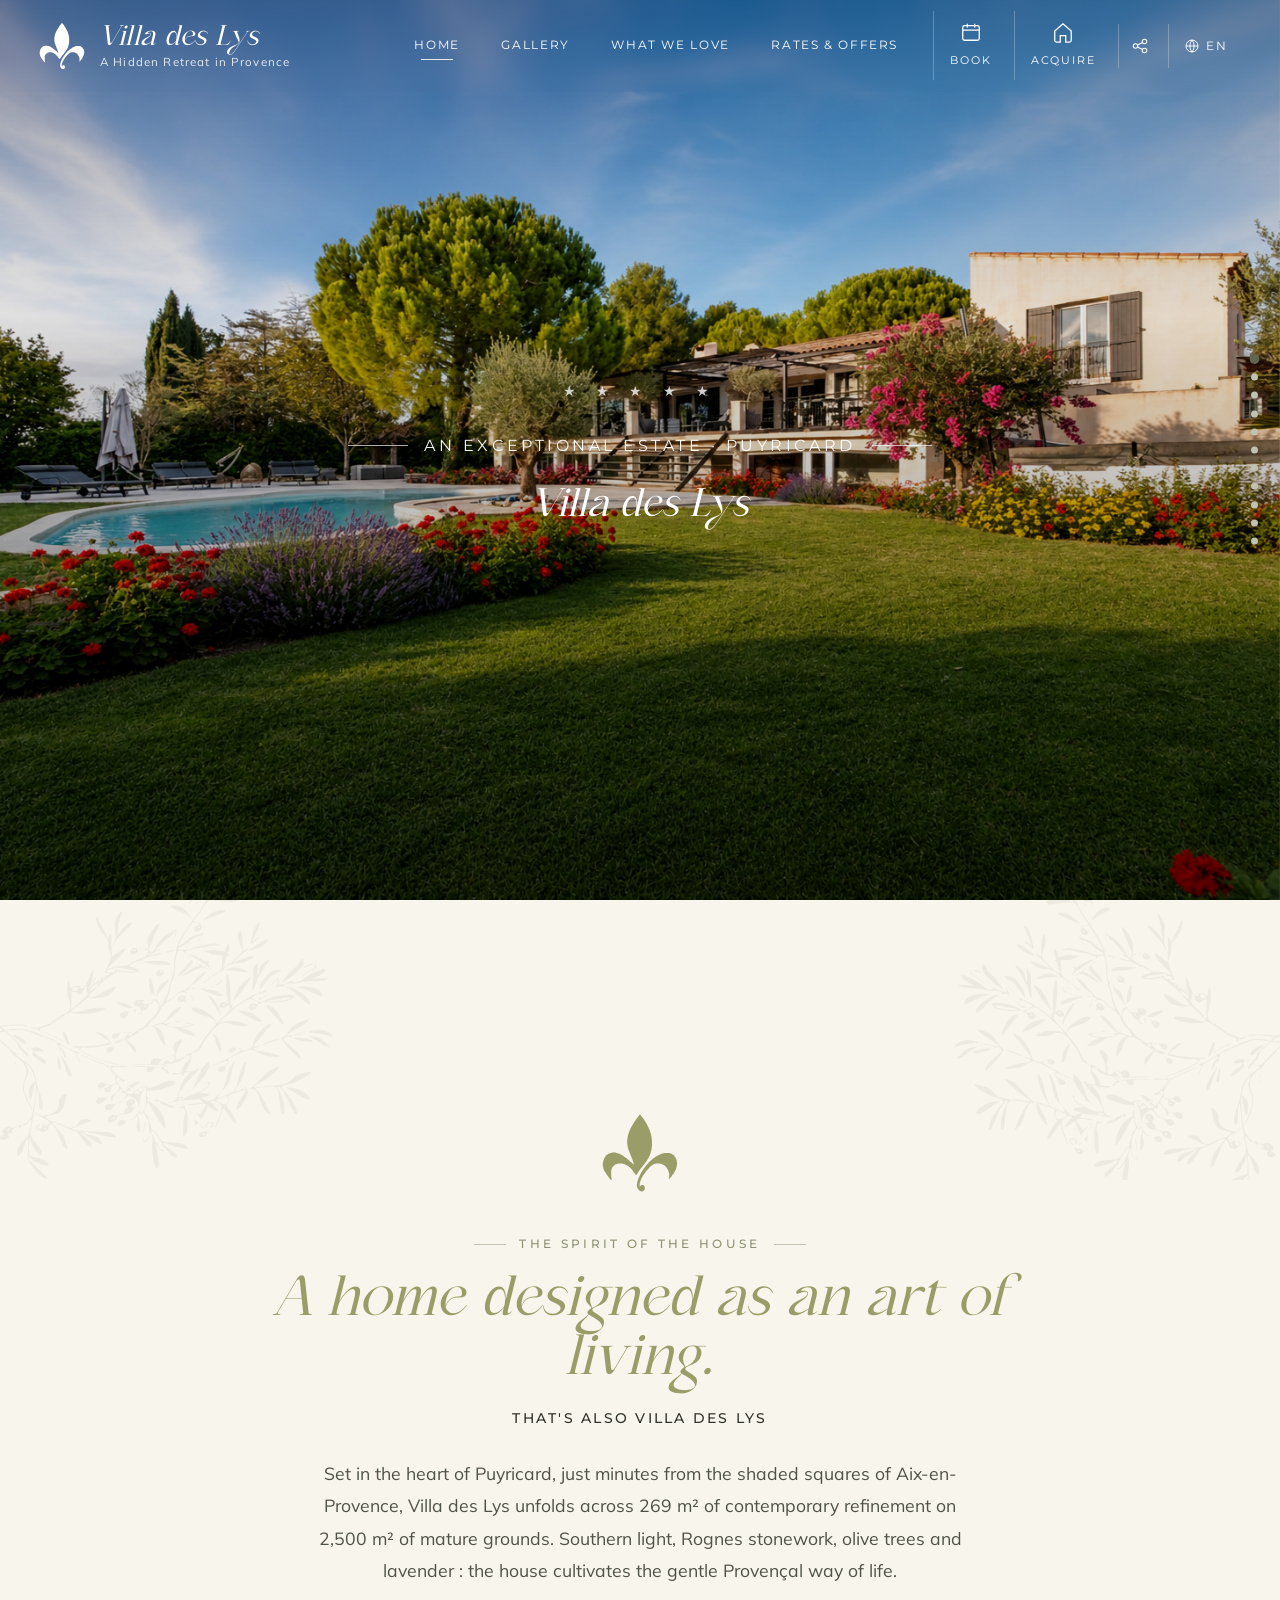
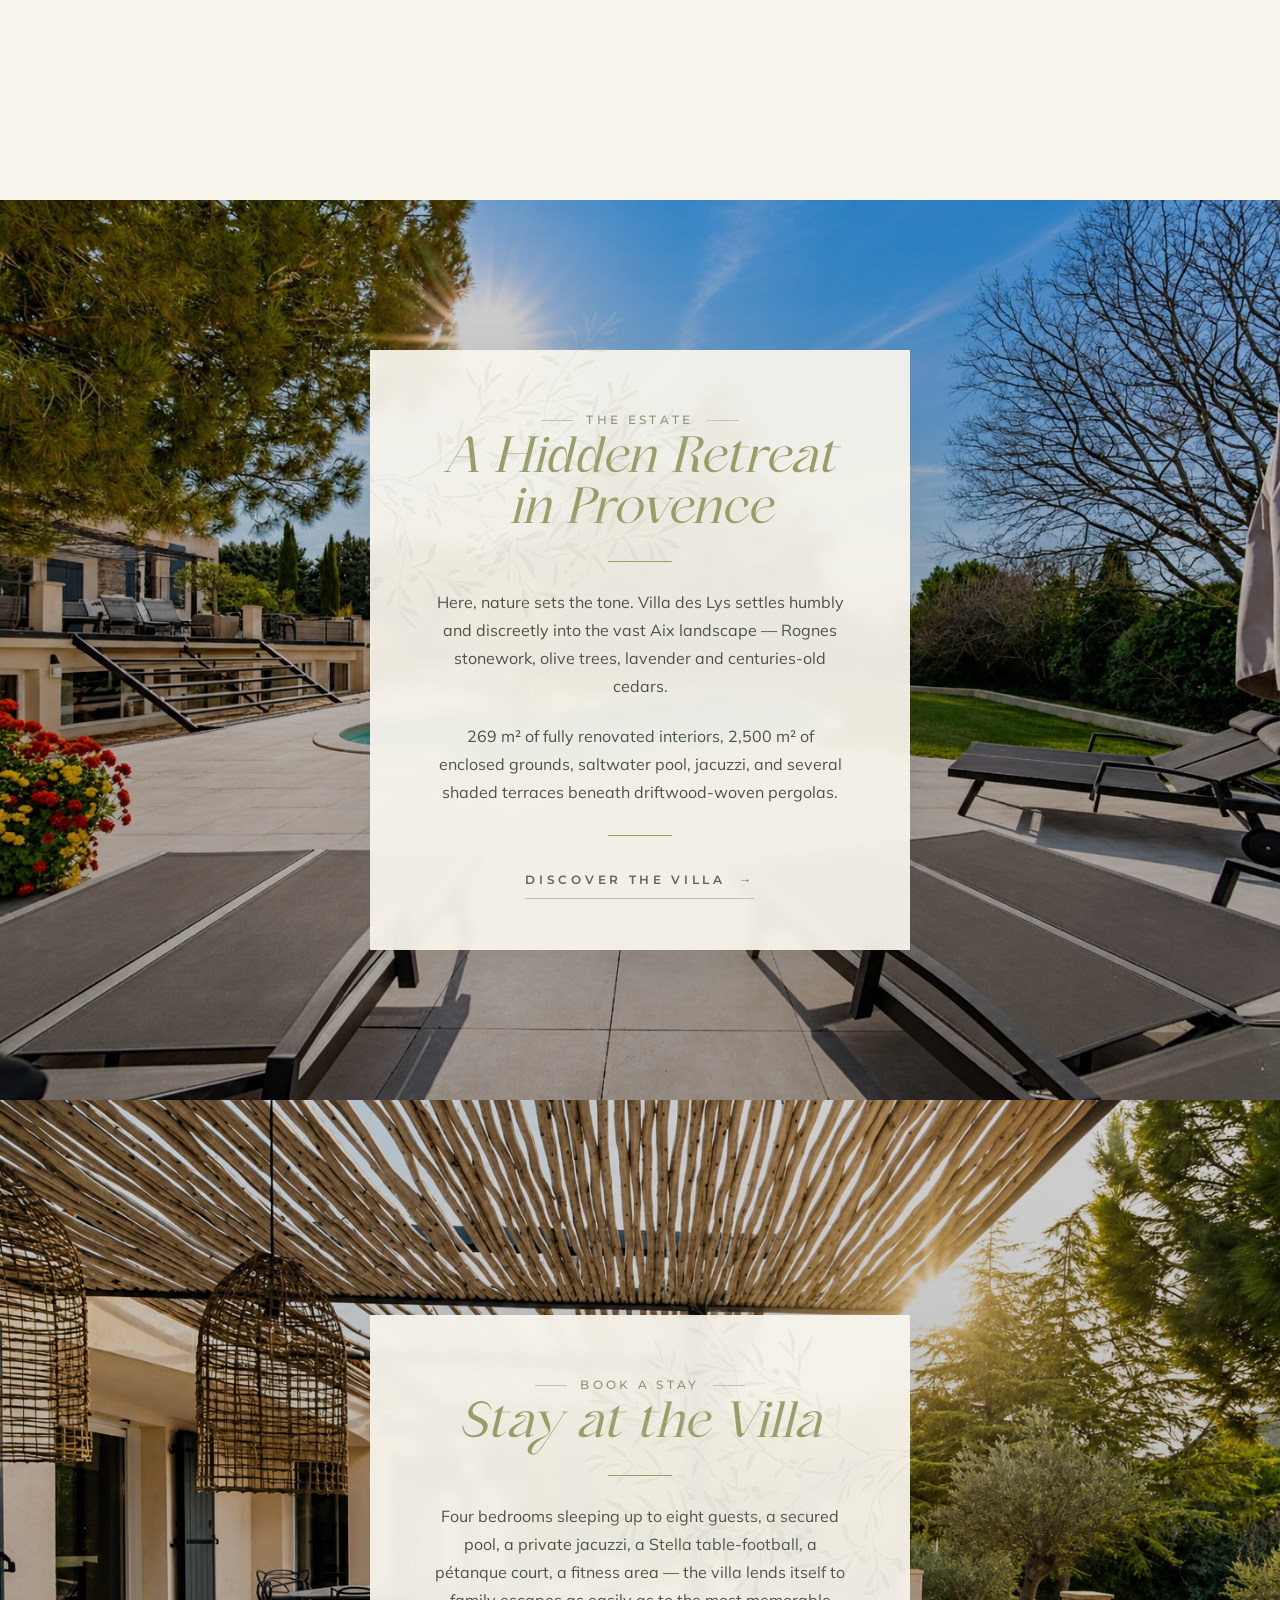
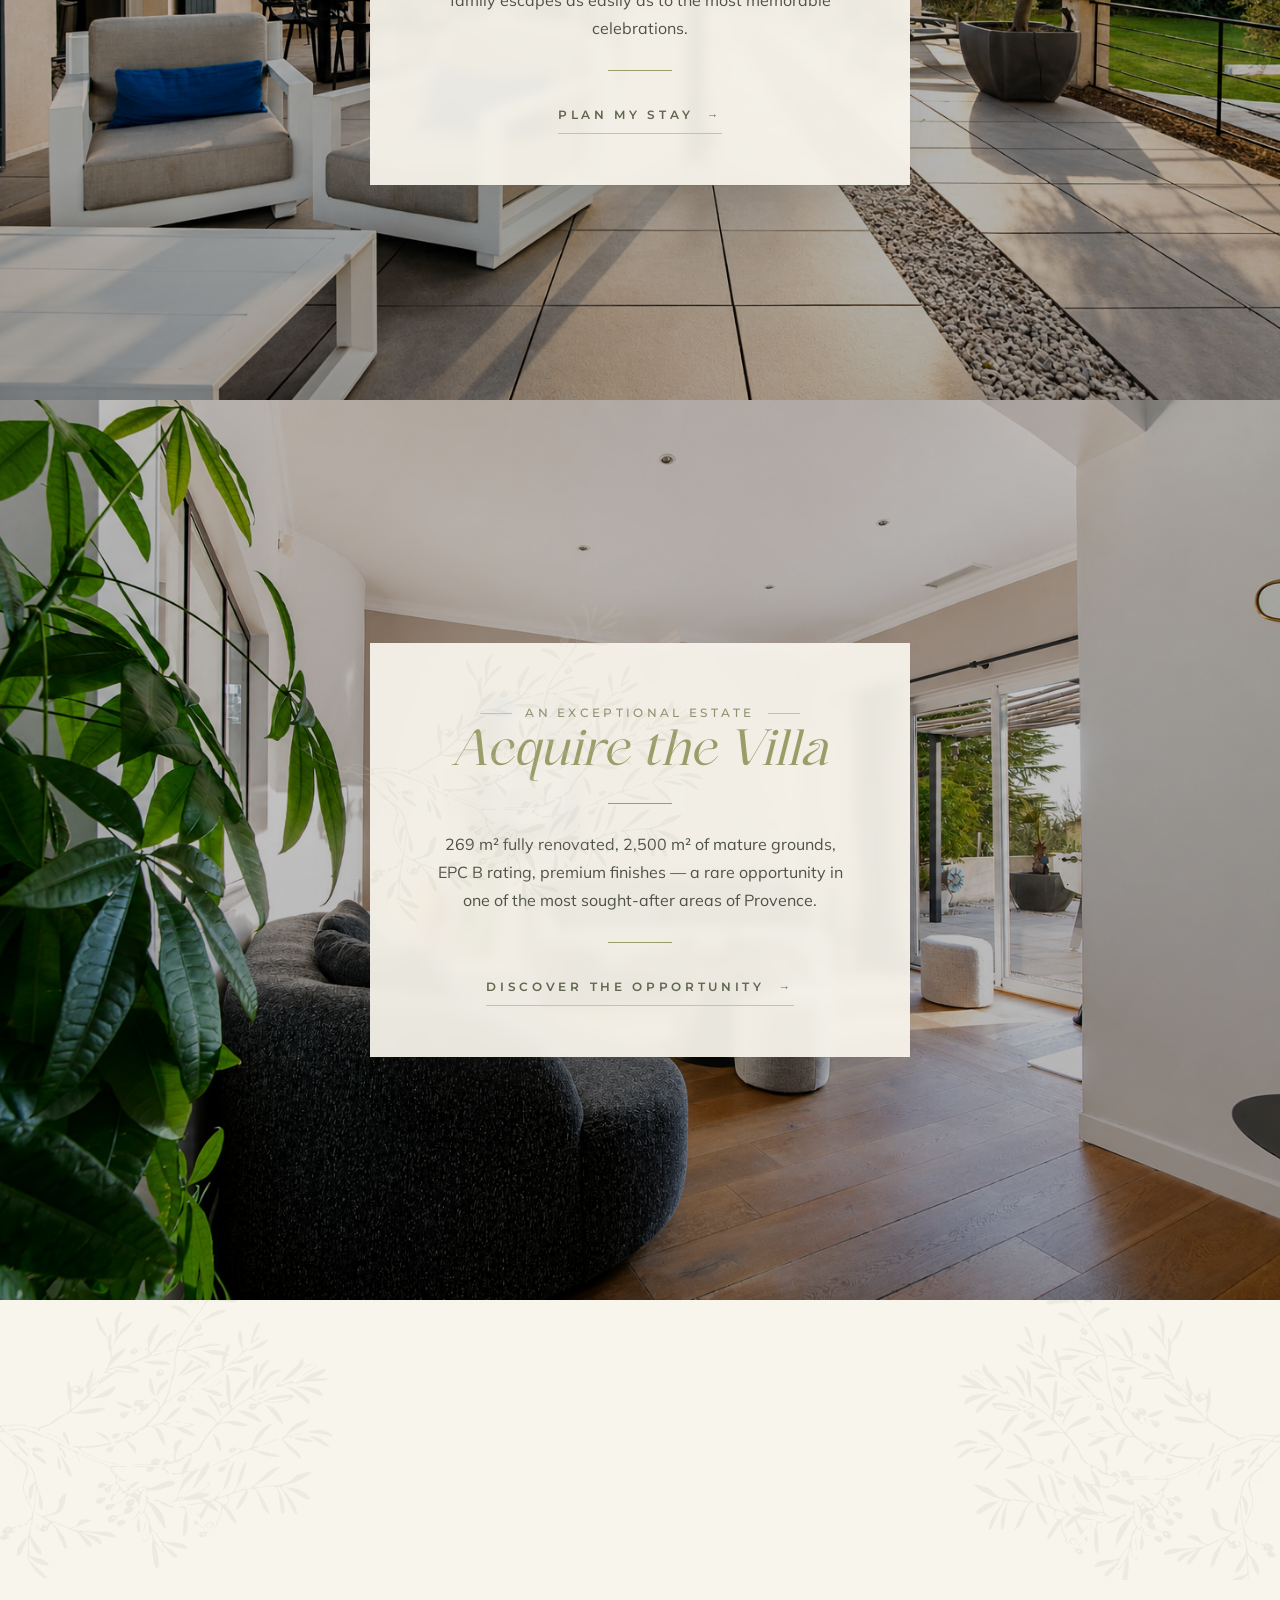
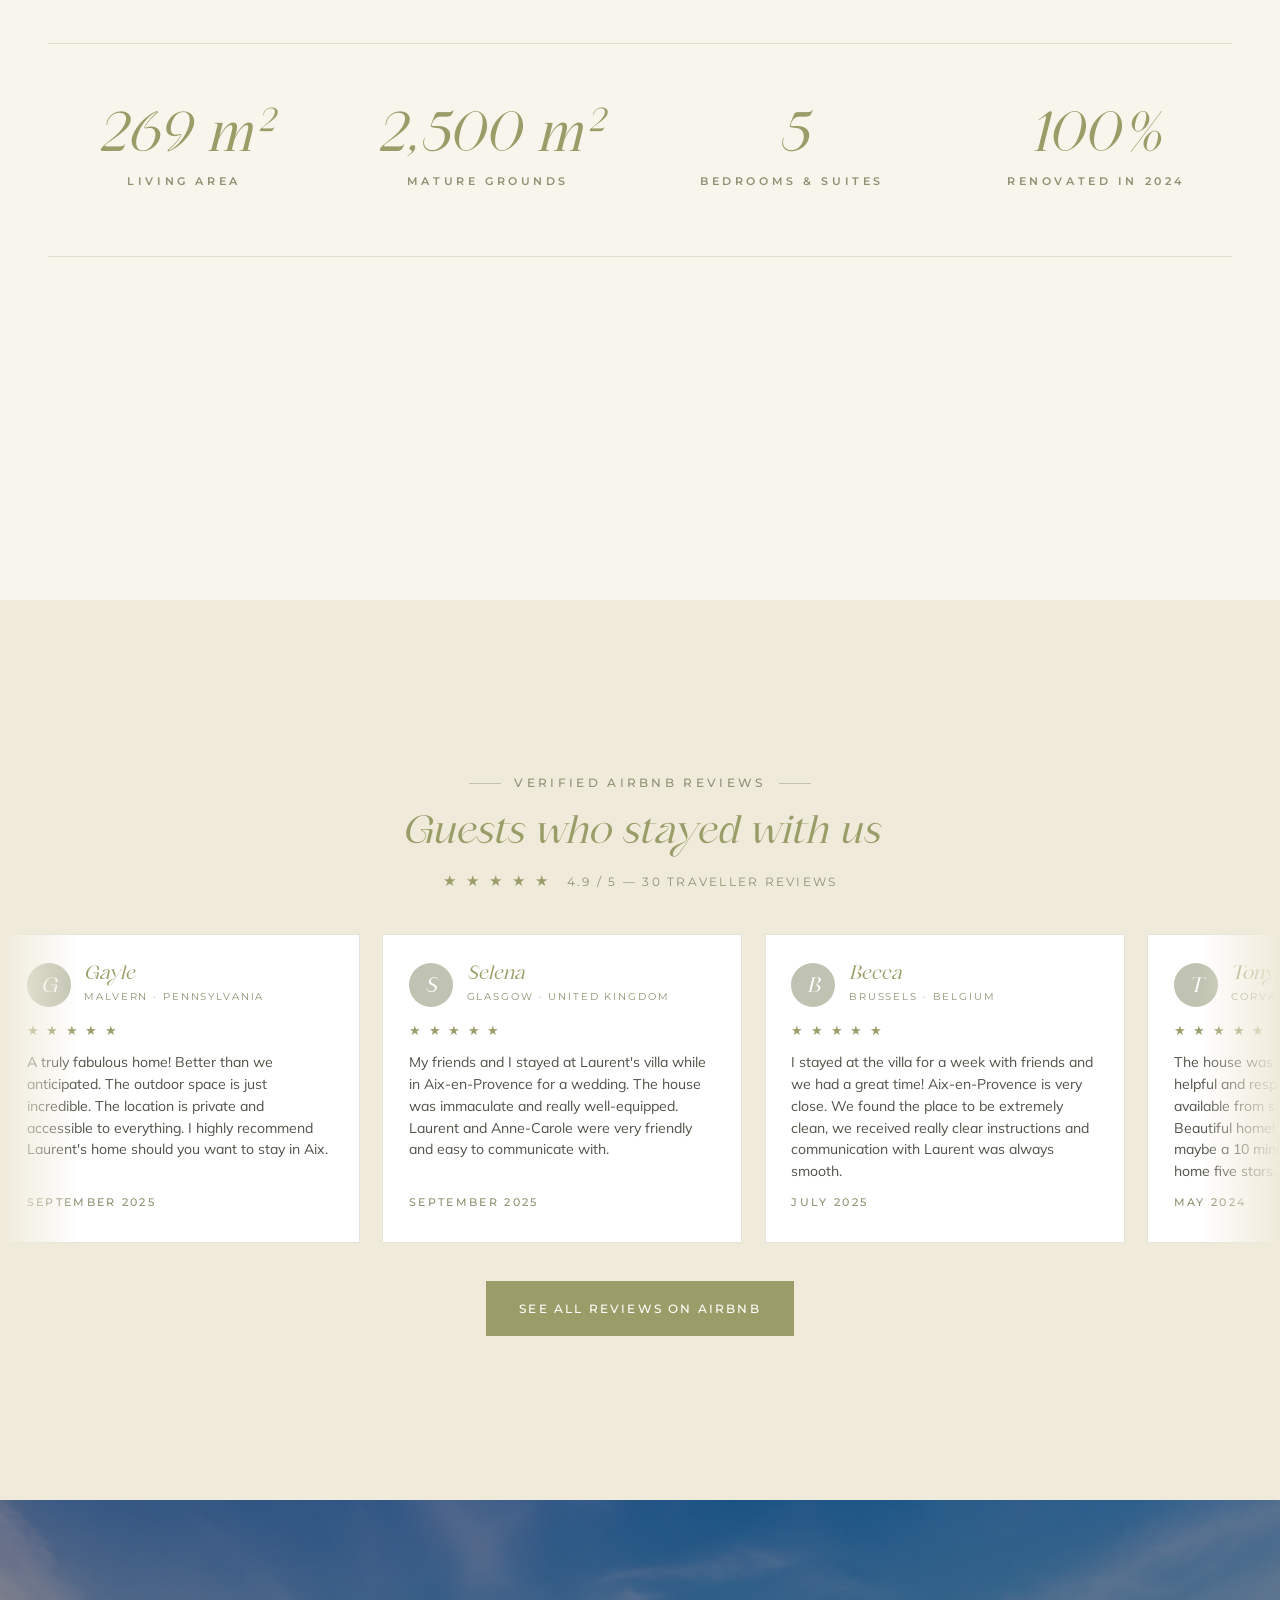
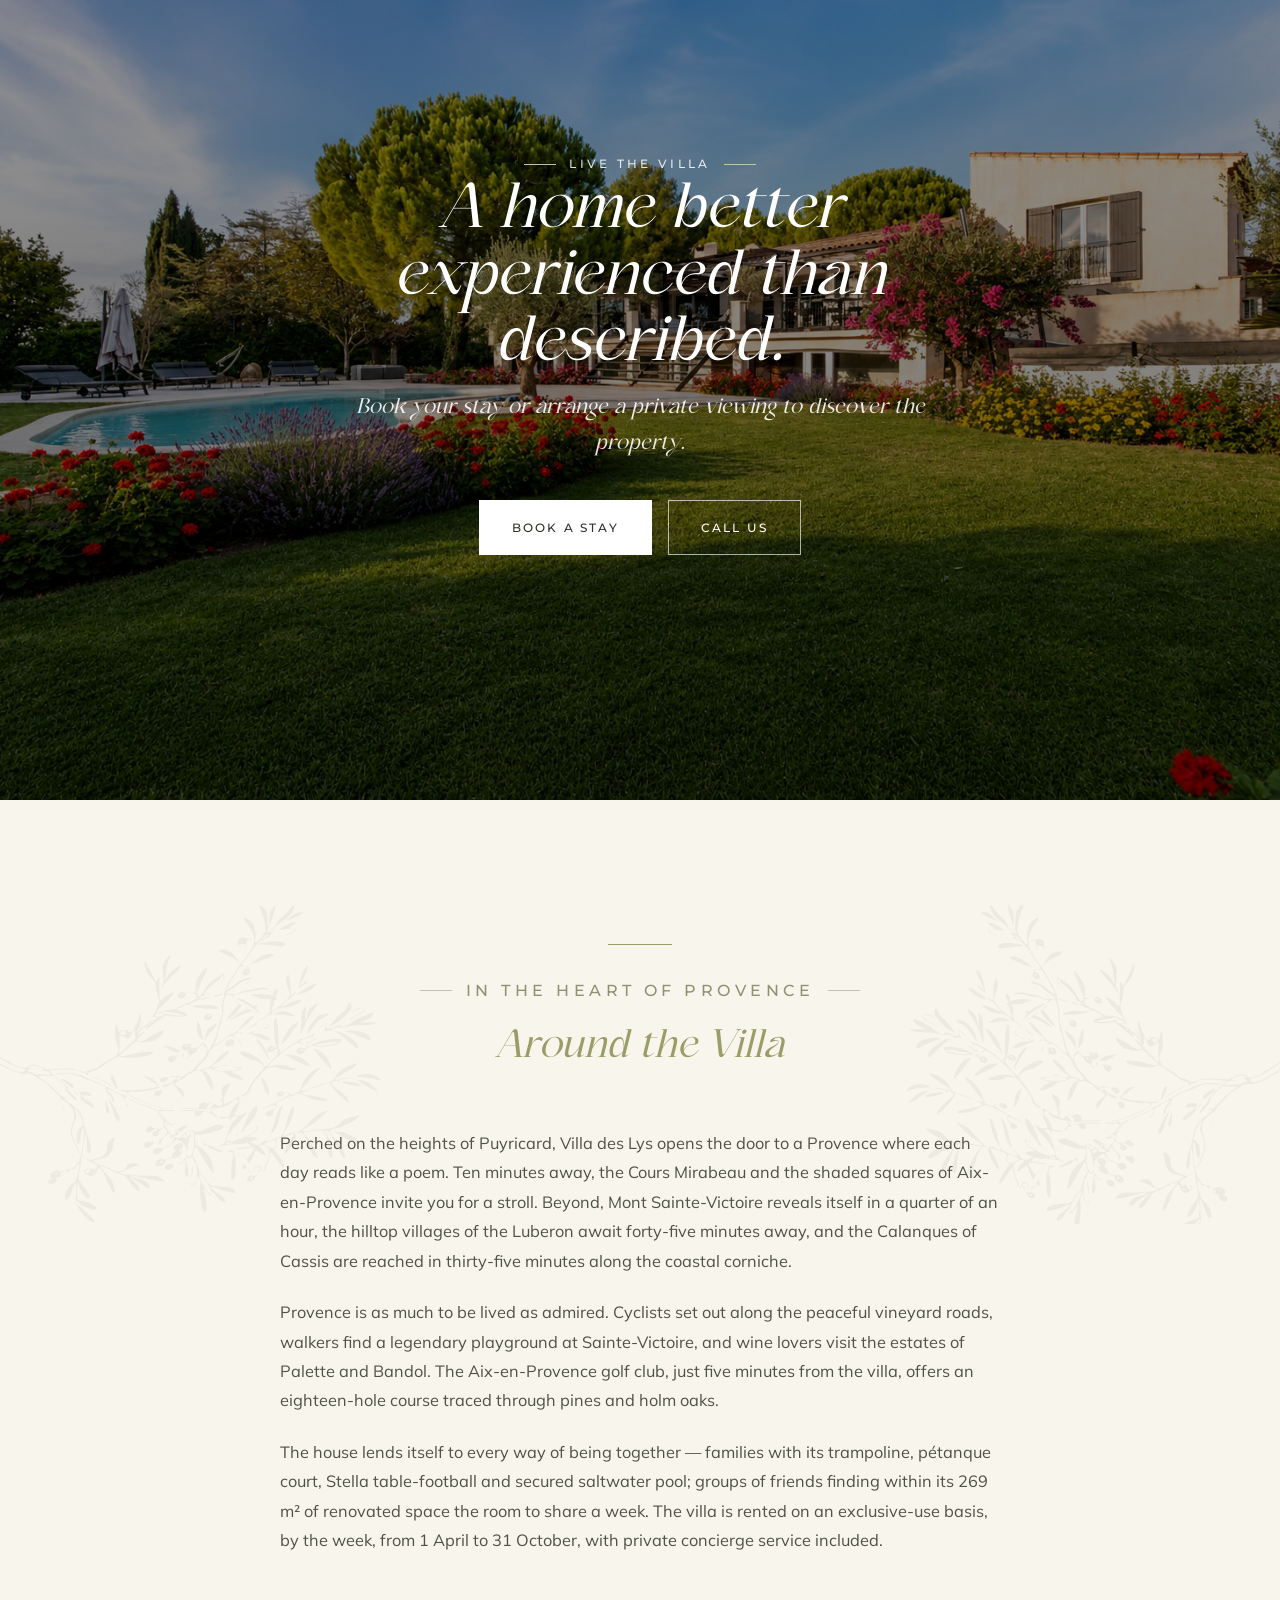
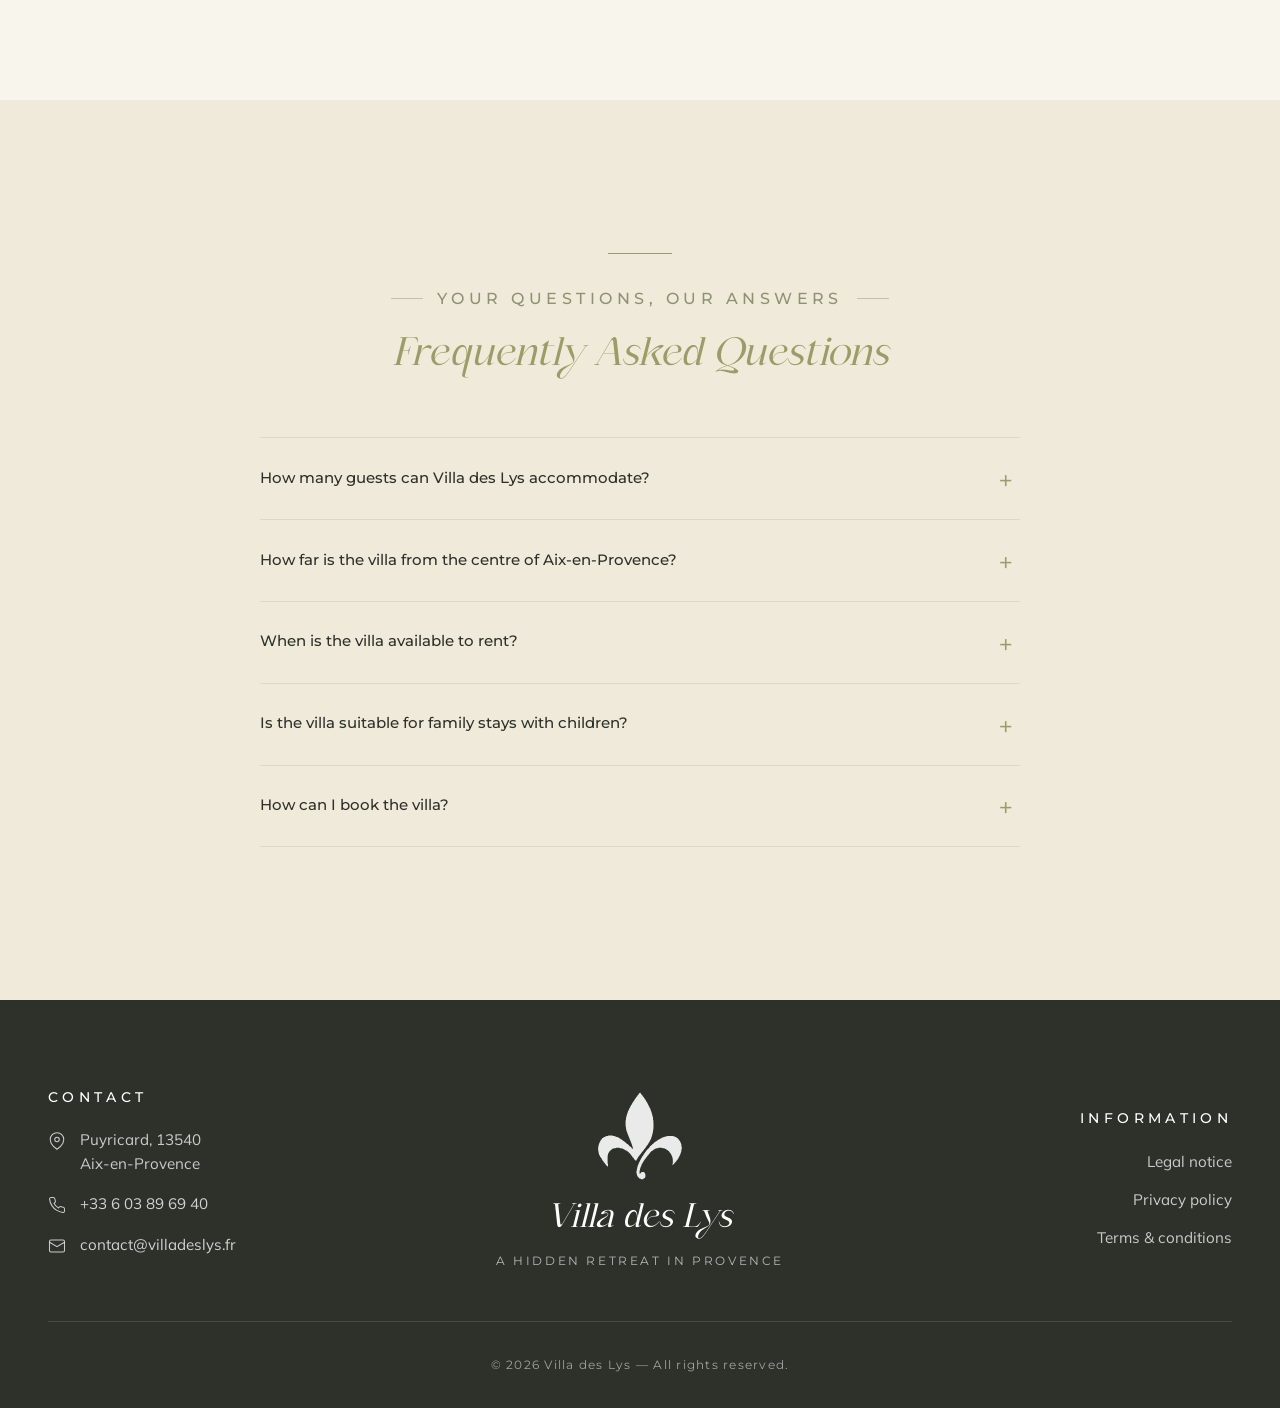
==== en/index.html @ 6ea8fac9 "commit SEO" ====
<!doctype html>
<html lang="en">
<head>
  <meta charset="utf-8" />
  <meta name="viewport" content="width=device-width, initial-scale=1" />
  <title>Villa des Lys — Luxury Villa Rental Aix-en-Provence with Pool | Puyricard</title>
  <meta name="description" content="Luxury holiday villa in Puyricard, 269 m², sleeps 8, saltwater pool, jacuzzi, 2,500 m² grounds. 10 minutes from Aix-en-Provence. Book your Provence retreat." />
  <meta name="robots" content="index, follow" />
  <link rel="canonical" href="https://matis-mur.github.io/villa-des-lys/en/" />
  <link rel="alternate" hreflang="fr" href="https://matis-mur.github.io/villa-des-lys/" />
  <link rel="alternate" hreflang="en" href="https://matis-mur.github.io/villa-des-lys/en/" />
  <link rel="alternate" hreflang="x-default" href="https://matis-mur.github.io/villa-des-lys/" />

  <!-- Open Graph -->
  <meta property="og:type" content="website" />
  <meta property="og:title" content="Villa des Lys — Luxury Villa Rental Aix-en-Provence with Pool" />
  <meta property="og:description" content="Luxury holiday villa in Puyricard, 269 m², sleeps 8, saltwater pool, jacuzzi, 2,500 m² grounds. 10 minutes from Aix-en-Provence." />
  <meta property="og:image" content="https://matis-mur.github.io/villa-des-lys/assets/images/villa-jardin.jpg" />
  <meta property="og:url" content="https://matis-mur.github.io/villa-des-lys/en/" />
  <meta property="og:locale" content="en_GB" />

  <link rel="preconnect" href="https://fonts.googleapis.com" />
  <link rel="preconnect" href="https://fonts.gstatic.com" crossorigin />
  <link rel="stylesheet" href="https://fonts.googleapis.com/css2?family=Abhaya+Libre:wght@400;500;600;700&family=Mulish:wght@300;400;500;600;700&family=Montserrat:wght@400;500;600;700&display=swap" />
  <link rel="stylesheet" href="../assets/css/style.css" />
  <link rel="icon" href="../assets/images/logo.svg" type="image/svg+xml" />

  <!-- Schema.org JSON-LD : LodgingBusiness -->
  <script type="application/ld+json">
  {
    "@context": "https://schema.org",
    "@type": "LodgingBusiness",
    "name": "Villa des Lys",
    "description": "Luxury 269 m² villa in Puyricard, sleeps 8, saltwater pool, jacuzzi, 2,500 m² mature grounds. 10 minutes from Aix-en-Provence.",
    "url": "https://matis-mur.github.io/villa-des-lys/en/",
    "telephone": "+33603896940",
    "email": "contact@villadeslys.fr",
    "address": {
      "@type": "PostalAddress",
      "streetAddress": "Puyricard",
      "addressLocality": "Puyricard",
      "postalCode": "13540",
      "addressRegion": "Provence-Alpes-Côte d'Azur",
      "addressCountry": "FR"
    },
    "geo": {
      "@type": "GeoCoordinates",
      "latitude": 43.564,
      "longitude": 5.431
    },
    "aggregateRating": {
      "@type": "AggregateRating",
      "ratingValue": "4.9",
      "reviewCount": "30",
      "bestRating": "5"
    },
    "priceRange": "€€€",
    "numberOfRooms": 4,
    "amenityFeature": [
      {"@type": "LocationFeatureSpecification", "name": "Saltwater pool", "value": true},
      {"@type": "LocationFeatureSpecification", "name": "Private jacuzzi", "value": true},
      {"@type": "LocationFeatureSpecification", "name": "High-speed Wi-Fi", "value": true},
      {"@type": "LocationFeatureSpecification", "name": "Air conditioning", "value": true},
      {"@type": "LocationFeatureSpecification", "name": "Private parking", "value": true},
      {"@type": "LocationFeatureSpecification", "name": "Fitness area", "value": true}
    ],
    "sameAs": [
      "https://www.airbnb.com/rooms/47624907"
    ]
  }
  </script>

  <!-- Schema.org JSON-LD : FAQPage -->
  <script type="application/ld+json">
  {
    "@context": "https://schema.org",
    "@type": "FAQPage",
    "mainEntity": [
      {
        "@type": "Question",
        "name": "How many guests can Villa des Lys accommodate?",
        "acceptedAnswer": {"@type": "Answer", "text": "Villa des Lys sleeps up to 8 guests across 4 bedrooms and a self-contained studio."}
      },
      {
        "@type": "Question",
        "name": "How far is the villa from the centre of Aix-en-Provence?",
        "acceptedAnswer": {"@type": "Answer", "text": "Villa des Lys is set in Puyricard, around a 10-minute drive from the centre of Aix-en-Provence."}
      },
      {
        "@type": "Question",
        "name": "When is the villa available to rent?",
        "acceptedAnswer": {"@type": "Answer", "text": "The villa is rented by the week from 1 April to 31 October, on an exclusive-use basis."}
      },
      {
        "@type": "Question",
        "name": "Is the villa suitable for family stays with children?",
        "acceptedAnswer": {"@type": "Answer", "text": "Yes — the house is designed with families in mind: trampoline, pétanque court, Stella table-football, secured saltwater pool, child-friendly bedrooms and a private concierge service."}
      },
      {
        "@type": "Question",
        "name": "How can I book the villa?",
        "acceptedAnswer": {"@type": "Answer", "text": "Direct booking via the website form, by telephone, or through Airbnb."}
      }
    ]
  }
  </script>
</head>
<body class="page-home">

  <header class="site-header is-light">
    <div class="site-header__inner">
      <a href="index.html" class="site-header__brand-link" aria-label="Villa des Lys — Home">
        <span class="brand-logo" aria-hidden="true"></span>
        <span class="site-header__brand-text">
          <span class="site-header__brand-name">Villa des Lys</span>
          <span class="site-header__brand-tagline">A Hidden Retreat in Provence</span>
        </span>
      </a>
      <nav class="site-nav" aria-label="Main navigation">
        <a href="index.html" class="is-active">Home</a>
        <a href="photos.html">Gallery</a>
        <a href="fiers-de.html">What we love</a>
        <a href="tarifs.html">Rates &amp; offers</a>
      </nav>
      <div class="site-header__actions">
        <a href="#reserver" class="header-action" aria-label="Book a stay">
          <svg viewBox="0 0 24 24" aria-hidden="true"><rect x="3" y="5" width="18" height="16" rx="2"/><path d="M3 10h18M8 3v4M16 3v4"/></svg>
          <span>Book</span>
        </a>
        <a href="acquerir.html" class="header-action" aria-label="Acquire the villa">
          <svg viewBox="0 0 24 24" aria-hidden="true"><path d="M3 11l9-8 9 8v10a2 2 0 0 1-2 2h-4v-7h-6v7H5a2 2 0 0 1-2-2z"/></svg>
          <span>Acquire</span>
        </a>
        <button class="header-icon-btn" aria-label="Share">
          <svg viewBox="0 0 24 24" aria-hidden="true"><circle cx="6" cy="12" r="3"/><circle cx="18" cy="6" r="3"/><circle cx="18" cy="18" r="3"/><path d="M8.6 10.6l6.8-3.2M8.6 13.4l6.8 3.2"/></svg>
        </button>
        <div class="header-lang" data-lang-current="en">
          <button type="button" class="header-lang__btn" aria-haspopup="menu" aria-expanded="false" aria-label="Change language">
            <svg viewBox="0 0 24 24" aria-hidden="true"><circle cx="12" cy="12" r="9"/><path d="M3 12h18M12 3a14 14 0 0 1 0 18M12 3a14 14 0 0 0 0 18"/></svg>
            <span class="header-lang__label">EN</span>
          </button>
          <ul class="header-lang__menu" role="menu">
            <li role="none"><a role="menuitem" href="../index.html" hreflang="fr">FR · Français</a></li>
            <li role="none"><a role="menuitem" href="index.html" hreflang="en" class="is-active" aria-current="true">EN · English</a></li>
          </ul>
        </div>
      </div>
      <button class="menu-toggle" aria-label="Open menu" aria-expanded="false">
        <span></span><span></span><span></span>
      </button>
    </div>
  </header>

  <nav class="mobile-menu" aria-label="Mobile navigation">
    <a href="index.html">Home</a>
    <a href="photos.html">Gallery</a>
    <a href="fiers-de.html">What we love</a>
    <a href="tarifs.html">Rates &amp; offers</a>
    <a href="#reserver" class="btn">Book</a>
    <a href="acquerir.html" class="btn">Acquire the Villa</a>
  </nav>

  <div class="scroll-dots" aria-hidden="true">
    <button class="scroll-dots__dot is-active" data-target="hero"></button>
    <button class="scroll-dots__dot" data-target="intro"></button>
    <button class="scroll-dots__dot" data-target="card"></button>
    <button class="scroll-dots__dot" data-target="sejour"></button>
    <button class="scroll-dots__dot" data-target="acquerir"></button>
    <button class="scroll-dots__dot" data-target="fiers"></button>
    <button class="scroll-dots__dot" data-target="facts"></button>
    <button class="scroll-dots__dot" data-target="avis"></button>
    <button class="scroll-dots__dot" data-target="banner"></button>
    <button class="scroll-dots__dot" data-target="autour"></button>
    <button class="scroll-dots__dot" data-target="faq"></button>
  </div>

  <main>

    <!-- 1. Hero -->
    <section class="hero" id="hero">
      <div class="hero__media">
        <img src="../assets/images/villa-jardin.jpg" alt="Villa des Lys and its Provençal garden — luxury villa rental Puyricard, Aix-en-Provence" />
      </div>
      <div class="hero__content">
        <span class="hero__stars" aria-hidden="true">★ ★ ★ ★ ★</span><br>
        <p class="hero__kicker">An exceptional estate · Puyricard</p>
        <h1>
          <span class="sr-only">Luxury villa and holiday home rental in Aix-en-Provence — </span>
          Villa <em>des Lys</em>
          <span class="sr-only">, prestige villa in Puyricard with private pool</span>
        </h1>
        </div>
      </div>
    </section>

    <!-- 2. Intro strip -->
    <section class="intro-strip section" id="intro">
      <div class="container">
        <span class="olive-deco olive-deco--top-left" aria-hidden="true"></span>
        <span class="olive-deco olive-deco--top-right" aria-hidden="true"></span>
        <span class="brand-logo intro-strip__logo" aria-hidden="true"></span>
        <span class="eyebrow center">The spirit of the house</span>
        <h2 class="intro-strip__title reveal">A home designed as an art of living.</h2>
        <p class="kicker intro-strip__sub reveal">That's also Villa des Lys</p>
        <p class="intro-strip__text reveal reveal--delay-1">
          Set in the heart of Puyricard, just minutes from the shaded squares of Aix-en-Provence, Villa des Lys unfolds across 269 m² of contemporary refinement on 2,500 m² of mature grounds. Southern light, Rognes stonework, olive trees and lavender&nbsp;: the house cultivates the gentle Provençal way of life.
        </p>
      </div>
    </section>

    <!-- 3. A Hidden Retreat in Provence (The Estate) -->
    <section class="hero-card-section" id="card">
      <div class="hero-card-section__media">
        <img src="../assets/images/piscine.jpg" alt="Saltwater pool and terrace at Villa des Lys — holiday villa rental Provence" />
      </div>
      <div class="hero-card reveal">
        <span class="olive-deco olive-deco--top-left" aria-hidden="true"></span>
        <span class="eyebrow center">The Estate</span>
        <h2>A Hidden Retreat in Provence</h2>
        <span class="hero-card__divider" aria-hidden="true"></span>
        <p>Here, nature sets the tone. Villa des Lys settles humbly and discreetly into the vast Aix landscape — Rognes stonework, olive trees, lavender and centuries-old cedars.</p>
        <p>269 m² of fully renovated interiors, 2,500 m² of enclosed grounds, saltwater pool, jacuzzi, and several shaded terraces beneath driftwood-woven pergolas.</p>
        <span class="hero-card__divider" aria-hidden="true"></span>
        <a href="#sejour" class="btn-link">Discover the villa</a>
      </div>
    </section>

    <!-- 4. Stay -->
    <section class="hero-card-section" id="sejour">
      <div class="hero-card-section__media">
        <img src="../assets/images/terrasse-pergola.jpg" alt="Shaded pergola terrace — Villa des Lys, Puyricard" />
      </div>
      <div class="hero-card reveal">
        <span class="olive-deco olive-deco--top-right" aria-hidden="true"></span>
        <span class="eyebrow center">Book a stay</span>
        <h2>Stay at the Villa</h2>
        <span class="hero-card__divider" aria-hidden="true"></span>
        <p>Four bedrooms sleeping up to eight guests, a secured pool, a private jacuzzi, a Stella table-football, a pétanque court, a fitness area — the villa lends itself to family escapes as easily as to the most memorable celebrations.</p>
        <span class="hero-card__divider" aria-hidden="true"></span>
        <a href="#reserver" class="btn-link">Plan my stay</a>
      </div>
    </section>

    <!-- 5. Acquire the Villa -->
    <section class="hero-card-section" id="acquerir">
      <div class="hero-card-section__media">
        <img src="../assets/images/salon.jpg" alt="Renovated open-plan kitchen — Villa des Lys, Puyricard, Aix-en-Provence" />
      </div>
      <div class="hero-card reveal">
        <span class="olive-deco olive-deco--top-left" aria-hidden="true"></span>
        <span class="eyebrow center">An exceptional estate</span>
        <h2>Acquire the Villa</h2>
        <span class="hero-card__divider" aria-hidden="true"></span>
        <p>269 m² fully renovated, 2,500 m² of mature grounds, EPC B rating, premium finishes — a rare opportunity in one of the most sought-after areas of Provence.</p>
        <span class="hero-card__divider" aria-hidden="true"></span>
        <a href="acquerir.html" class="btn-link">Discover the opportunity</a>
      </div>
    </section>


    <!-- 7. Facts -->
    <section class="section" id="facts">
      <div class="container">
        <div class="facts">
          <span class="olive-deco olive-deco--top-left" aria-hidden="true"></span>
          <span class="olive-deco olive-deco--top-right" aria-hidden="true"></span>
          <div class="fact"><div class="fact__number">269 m²</div><div class="fact__label">Living area</div></div>
          <div class="fact"><div class="fact__number">2,500 m²</div><div class="fact__label">Mature grounds</div></div>
          <div class="fact"><div class="fact__number">5</div><div class="fact__label">Bedrooms &amp; suites</div></div>
          <div class="fact"><div class="fact__number">100%</div><div class="fact__label">Renovated in 2024</div></div>
        </div>
      </div>
    </section>

    <!-- 8. Testimonials marquee -->
    <section class="section testimonials" id="avis">
      <div class="container">
        <div class="testimonials__head">
          <span class="eyebrow center">Verified Airbnb reviews</span>
          <h2>Guests who stayed with us</h2>
          <p class="testimonials__rating"><span class="testimonials__stars">★ ★ ★ ★ ★</span><span>4.9 / 5 — 30 traveller reviews</span></p>
        </div>
      </div>
      <div class="testimonials__marquee">
        <div class="testimonials__track">
          <article class="review-card">
            <div class="review-card__header">
              <div class="review-card__avatar">G</div>
              <div class="review-card__meta">
                <span class="review-card__name">Gayle</span>
                <span class="review-card__location">Malvern · Pennsylvania</span>
              </div>
            </div>
            <div class="review-card__stars">★ ★ ★ ★ ★</div>
            <p class="review-card__text">A truly fabulous home! Better than we anticipated. The outdoor space is just incredible. The location is private and accessible to everything. I highly recommend Laurent's home should you want to stay in Aix.</p>
            <span class="review-card__date">September 2025</span>
          </article>
          <article class="review-card">
            <div class="review-card__header">
              <div class="review-card__avatar">S</div>
              <div class="review-card__meta">
                <span class="review-card__name">Selena</span>
                <span class="review-card__location">Glasgow · United Kingdom</span>
              </div>
            </div>
            <div class="review-card__stars">★ ★ ★ ★ ★</div>
            <p class="review-card__text">My friends and I stayed at Laurent's villa while in Aix-en-Provence for a wedding. The house was immaculate and really well-equipped. Laurent and Anne-Carole were very friendly and easy to communicate with.</p>
            <span class="review-card__date">September 2025</span>
          </article>
          <article class="review-card">
            <div class="review-card__header">
              <div class="review-card__avatar">B</div>
              <div class="review-card__meta">
                <span class="review-card__name">Becca</span>
                <span class="review-card__location">Brussels · Belgium</span>
              </div>
            </div>
            <div class="review-card__stars">★ ★ ★ ★ ★</div>
            <p class="review-card__text">I stayed at the villa for a week with friends and we had a great time! Aix-en-Provence is very close. We found the place to be extremely clean, we received really clear instructions and communication with Laurent was always smooth.</p>
            <span class="review-card__date">July 2025</span>
          </article>
          <article class="review-card">
            <div class="review-card__header">
              <div class="review-card__avatar">T</div>
              <div class="review-card__meta">
                <span class="review-card__name">Tonya</span>
                <span class="review-card__location">Corvallis · Oregon</span>
              </div>
            </div>
            <div class="review-card__stars">★ ★ ★ ★ ★</div>
            <p class="review-card__text">The house was beautiful, the host was so helpful and responsive. Lots of activities available from swimming, darts to badminton. Beautiful home! Very close to Aix-en-Provence, maybe a 10 minute drive. I give this gorgeous home five stars.</p>
            <span class="review-card__date">May 2024</span>
          </article>
          <article class="review-card">
            <div class="review-card__header">
              <div class="review-card__avatar">M</div>
              <div class="review-card__meta">
                <span class="review-card__name">Martin</span>
                <span class="review-card__location">Mannheim · Germany</span>
              </div>
            </div>
            <div class="review-card__stars">★ ★ ★ ★ ★</div>
            <p class="review-card__text">Wir hatten mit 8 Erwachsenen und einem Kleinkind eine wunderschöne Woche in diesem tollen Haus. Das Haus ist riesig. Die Ausstattung der Küche ist hervorragend. Der Pool und Whirlpool sind wunderbar. Laurent ist sehr hilfreich.</p>
            <span class="review-card__date">June 2024</span>
          </article>
          <article class="review-card">
            <div class="review-card__header">
              <div class="review-card__avatar">C</div>
              <div class="review-card__meta">
                <span class="review-card__name">Christian</span>
                <span class="review-card__location">Chens-sur-Léman · France</span>
              </div>
            </div>
            <div class="review-card__stars">★ ★ ★ ★ ★</div>
            <p class="review-card__text">Logement parfait conforme à la description. Idéal pour passer un séjour en famille ou avec des amis. Spacieux, très lumineux, une immense terrasse aménagée — un petit coin de paradis ! Une cuisine impressionnante. N'hésitez pas !</p>
            <span class="review-card__date">March 2024</span>
          </article>
          <article class="review-card">
            <div class="review-card__header">
              <div class="review-card__avatar">S</div>
              <div class="review-card__meta">
                <span class="review-card__name">Sandrine</span>
                <span class="review-card__location">Palo Alto · California</span>
              </div>
            </div>
            <div class="review-card__stars">★ ★ ★ ★ ★</div>
            <p class="review-card__text">An absolutely stunning home. Clean, modern, with impeccable interior design and landscape. Laurent's house is a gem in the middle of Provence. The pool, ping pong table, and trampoline were a hit with the kids. A short 10 min commute will take you to downtown Aix-en-Provence.</p>
            <span class="review-card__date">July 2022</span>
          </article>
          <article class="review-card">
            <div class="review-card__header">
              <div class="review-card__avatar">J</div>
              <div class="review-card__meta">
                <span class="review-card__name">Justine</span>
                <span class="review-card__location">Paris · France</span>
              </div>
            </div>
            <div class="review-card__stars">★ ★ ★ ★ ★</div>
            <p class="review-card__text">Cette maison est vraiment superbe et très agréable. Parfait pour des vacances reposantes. Mention spéciale pour le trampoline qui a ravis nos enfants !</p>
            <span class="review-card__date">October 2021</span>
          </article>
          <!-- Duplicate set for seamless loop -->
          <article class="review-card" aria-hidden="true">
            <div class="review-card__header">
              <div class="review-card__avatar">G</div>
              <div class="review-card__meta">
                <span class="review-card__name">Gayle</span>
                <span class="review-card__location">Malvern · Pennsylvania</span>
              </div>
            </div>
            <div class="review-card__stars">★ ★ ★ ★ ★</div>
            <p class="review-card__text">A truly fabulous home! Better than we anticipated. The outdoor space is just incredible. The location is private and accessible to everything. I highly recommend Laurent's home should you want to stay in Aix.</p>
            <span class="review-card__date">September 2025</span>
          </article>
          <article class="review-card" aria-hidden="true">
            <div class="review-card__header">
              <div class="review-card__avatar">S</div>
              <div class="review-card__meta">
                <span class="review-card__name">Selena</span>
                <span class="review-card__location">Glasgow · United Kingdom</span>
              </div>
            </div>
            <div class="review-card__stars">★ ★ ★ ★ ★</div>
            <p class="review-card__text">My friends and I stayed at Laurent's villa while in Aix-en-Provence for a wedding. The house was immaculate and really well-equipped. Laurent and Anne-Carole were very friendly and easy to communicate with.</p>
            <span class="review-card__date">September 2025</span>
          </article>
          <article class="review-card" aria-hidden="true">
            <div class="review-card__header">
              <div class="review-card__avatar">B</div>
              <div class="review-card__meta">
                <span class="review-card__name">Becca</span>
                <span class="review-card__location">Brussels · Belgium</span>
              </div>
            </div>
            <div class="review-card__stars">★ ★ ★ ★ ★</div>
            <p class="review-card__text">I stayed at the villa for a week with friends and we had a great time! Aix-en-Provence is very close. We found the place to be extremely clean, we received really clear instructions and communication with Laurent was always smooth.</p>
            <span class="review-card__date">July 2025</span>
          </article>
          <article class="review-card" aria-hidden="true">
            <div class="review-card__header">
              <div class="review-card__avatar">T</div>
              <div class="review-card__meta">
                <span class="review-card__name">Tonya</span>
                <span class="review-card__location">Corvallis · Oregon</span>
              </div>
            </div>
            <div class="review-card__stars">★ ★ ★ ★ ★</div>
            <p class="review-card__text">The house was beautiful, the host was so helpful and responsive. Lots of activities available from swimming, darts to badminton. Beautiful home! Very close to Aix-en-Provence, maybe a 10 minute drive. I give this gorgeous home five stars.</p>
            <span class="review-card__date">May 2024</span>
          </article>
          <article class="review-card" aria-hidden="true">
            <div class="review-card__header">
              <div class="review-card__avatar">M</div>
              <div class="review-card__meta">
                <span class="review-card__name">Martin</span>
                <span class="review-card__location">Mannheim · Germany</span>
              </div>
            </div>
            <div class="review-card__stars">★ ★ ★ ★ ★</div>
            <p class="review-card__text">Wir hatten mit 8 Erwachsenen und einem Kleinkind eine wunderschöne Woche in diesem tollen Haus. Das Haus ist riesig. Die Ausstattung der Küche ist hervorragend. Der Pool und Whirlpool sind wunderbar. Laurent ist sehr hilfreich.</p>
            <span class="review-card__date">June 2024</span>
          </article>
          <article class="review-card" aria-hidden="true">
            <div class="review-card__header">
              <div class="review-card__avatar">C</div>
              <div class="review-card__meta">
                <span class="review-card__name">Christian</span>
                <span class="review-card__location">Chens-sur-Léman · France</span>
              </div>
            </div>
            <div class="review-card__stars">★ ★ ★ ★ ★</div>
            <p class="review-card__text">Logement parfait conforme à la description. Idéal pour passer un séjour en famille ou avec des amis. Spacieux, très lumineux, une immense terrasse aménagée — un petit coin de paradis ! Une cuisine impressionnante. N'hésitez pas !</p>
            <span class="review-card__date">March 2024</span>
          </article>
          <article class="review-card" aria-hidden="true">
            <div class="review-card__header">
              <div class="review-card__avatar">S</div>
              <div class="review-card__meta">
                <span class="review-card__name">Sandrine</span>
                <span class="review-card__location">Palo Alto · California</span>
              </div>
            </div>
            <div class="review-card__stars">★ ★ ★ ★ ★</div>
            <p class="review-card__text">An absolutely stunning home. Clean, modern, with impeccable interior design and landscape. Laurent's house is a gem in the middle of Provence. The pool, ping pong table, and trampoline were a hit with the kids. A short 10 min commute will take you to downtown Aix-en-Provence.</p>
            <span class="review-card__date">July 2022</span>
          </article>
          <article class="review-card" aria-hidden="true">
            <div class="review-card__header">
              <div class="review-card__avatar">J</div>
              <div class="review-card__meta">
                <span class="review-card__name">Justine</span>
                <span class="review-card__location">Paris · France</span>
              </div>
            </div>
            <div class="review-card__stars">★ ★ ★ ★ ★</div>
            <p class="review-card__text">Cette maison est vraiment superbe et très agréable. Parfait pour des vacances reposantes. Mention spéciale pour le trampoline qui a ravis nos enfants !</p>
            <span class="review-card__date">October 2021</span>
          </article>
        </div>
      </div>
      <div class="testimonials__cta">
        <a href="https://www.airbnb.com/rooms/47624907" target="_blank" rel="noopener" class="btn btn--olive">See all reviews on Airbnb</a>
      </div>
    </section>

    <!-- 9. Banner CTA -->
    <section class="banner" id="banner">
      <div class="banner__media">
        <img src="../assets/images/villa-jardin.jpg" alt="Villa des Lys and its Provençal garden — luxury villa rental Puyricard, Aix-en-Provence" />
      </div>
      <div class="banner__content">
        <span class="eyebrow center" style="color: rgba(255,255,255,0.85);">Live the Villa</span>
        <h2>A home better experienced than described.</h2>
        <p>Book your stay or arrange a private viewing to discover the property.</p>
        <div class="banner__actions">
          <a href="#reserver" class="btn btn--light">Book a stay</a>
          <a href="tel:+33603896940" class="btn btn--outline-light">Call us</a>
        </div>
      </div>
    </section>

    <!-- 10. Around the Villa (snap section) -->
    <section class="section" id="autour">
      <div class="container">
        <div class="section-head">
        <span class="olive-deco olive-deco--top-left" aria-hidden="true"></span>
        <span class="olive-deco olive-deco--top-right" aria-hidden="true"></span>

          <span class="eyebrow center">In the heart of Provence</span>
          <h2>Around the Villa</h2>
        </div>
        <div class="prose-block">
          <p>Perched on the heights of Puyricard, Villa des Lys opens the door to a Provence where each day reads like a poem. Ten minutes away, the Cours Mirabeau and the shaded squares of Aix-en-Provence invite you for a stroll. Beyond, Mont Sainte-Victoire reveals itself in a quarter of an hour, the hilltop villages of the Luberon await forty-five minutes away, and the Calanques of Cassis are reached in thirty-five minutes along the coastal corniche.</p>
          <p>Provence is as much to be lived as admired. Cyclists set out along the peaceful vineyard roads, walkers find a legendary playground at Sainte-Victoire, and wine lovers visit the estates of Palette and Bandol. The Aix-en-Provence golf club, just five minutes from the villa, offers an eighteen-hole course traced through pines and holm oaks.</p>
          <p>The house lends itself to every way of being together — families with its trampoline, pétanque court, Stella table-football and secured saltwater pool; groups of friends finding within its 269 m² of renovated space the room to share a week. The villa is rented on an exclusive-use basis, by the week, from 1 April to 31 October, with private concierge service included.</p>
        </div>
      </div>
    </section>

    <!-- 11. FAQ (snap section) -->
    <section class="section section--mute" id="faq">
      <div class="container">
        <div class="section-head">
          <span class="eyebrow center">Your questions, our answers</span>
          <h2>Frequently Asked Questions</h2>
        </div>
        <div class="faq">
          <details>
            <summary>How many guests can Villa des Lys accommodate?</summary>
            <p>Villa des Lys sleeps up to 8 guests across 4 bedrooms and a self-contained studio.</p>
          </details>
          <details>
            <summary>How far is the villa from the centre of Aix-en-Provence?</summary>
            <p>Villa des Lys is set in Puyricard, around a 10-minute drive from the centre of Aix-en-Provence.</p>
          </details>
          <details>
            <summary>When is the villa available to rent?</summary>
            <p>The villa is rented by the week from 1 April to 31 October, on an exclusive-use basis, with private concierge service included.</p>
          </details>
          <details>
            <summary>Is the villa suitable for family stays with children?</summary>
            <p>Yes — the house is designed with families in mind: trampoline, pétanque court, Stella table-football, secured saltwater pool, child-friendly bedrooms and a private concierge for shopping or a private chef on request.</p>
          </details>
          <details>
            <summary>How can I book the villa?</summary>
            <p>Book directly with the owner via the website form or by telephone. The villa is also available on Airbnb.</p>
          </details>
        </div>
      </div>
    </section>

  </main>

  <footer class="site-footer">
    <div class="container">
      <div class="site-footer__inner">
        <div class="site-footer__contact">
          <h5>Contact</h5>
          <div class="site-footer__contact-item">
            <svg viewBox="0 0 24 24" aria-hidden="true"><path d="M21 10c0 7-9 13-9 13s-9-6-9-13a9 9 0 0 1 18 0z"/><circle cx="12" cy="10" r="3"/></svg>
            <span>Puyricard, 13540<br/>Aix-en-Provence</span>
          </div>
          <div class="site-footer__contact-item">
            <svg viewBox="0 0 24 24" aria-hidden="true"><path d="M22 16.92v3a2 2 0 0 1-2.18 2 19.79 19.79 0 0 1-8.63-3.07 19.5 19.5 0 0 1-6-6 19.79 19.79 0 0 1-3.07-8.67A2 2 0 0 1 4.11 2h3a2 2 0 0 1 2 1.72 12.84 12.84 0 0 0 .7 2.81 2 2 0 0 1-.45 2.11L8.09 9.91a16 16 0 0 0 6 6l1.27-1.27a2 2 0 0 1 2.11-.45 12.84 12.84 0 0 0 2.81.7A2 2 0 0 1 22 16.92z"/></svg>
            <a href="tel:+33603896940">+33 6 03 89 69 40</a>
          </div>
          <div class="site-footer__contact-item">
            <svg viewBox="0 0 24 24" aria-hidden="true"><rect x="2" y="4" width="20" height="16" rx="2"/><polyline points="2,7 12,13 22,7"/></svg>
            <a href="mailto:contact@villadeslys.fr">contact@villadeslys.fr</a>
          </div>
        </div>
        <div class="site-footer__center">
          <span class="brand-logo" aria-hidden="true"></span>
          <h4>Villa des Lys</h4>
          <span class="tagline">A Hidden Retreat in Provence</span>
        </div>
        <div class="site-footer__info">
          <h5>Information</h5>
          <ul>
            <li><a href="#">Legal notice</a></li>
            <li><a href="#">Privacy policy</a></li>
            <li><a href="#">Terms &amp; conditions</a></li>
          </ul>
        </div>
      </div>
      <div class="site-footer__bottom">
        <span>© <span id="year"></span> Villa des Lys — All rights reserved.</span>
      </div>
    </div>
  </footer>

  <!-- Booking modal -->
  <div class="booking-modal" id="booking-modal" aria-hidden="true">
    <div class="booking-modal__overlay" data-close-booking></div>
    <div class="booking-modal__card" role="dialog" aria-modal="true" aria-labelledby="booking-title">
      <button class="booking-modal__close" data-close-booking aria-label="Close">×</button>
      <div class="booking-card__header">
        <svg viewBox="0 0 24 24" aria-hidden="true"><rect x="3" y="5" width="18" height="16" rx="2"/><path d="M3 10h18M8 3v4M16 3v4"/></svg>
        <h2 id="booking-title">Booking</h2>
      </div>
      <span class="hero-card__divider" aria-hidden="true" style="margin: 0 0 1.6rem;"></span>
      <form class="booking-widget" onsubmit="event.preventDefault(); window.location='tel:+33603896940';">
        <div class="booking-widget__field">
          <label for="modal-arrivee">Check-in date</label>
          <input type="date" id="modal-arrivee" required />
        </div>
        <div class="booking-widget__field">
          <label for="modal-depart">Check-out date</label>
          <input type="date" id="modal-depart" required />
        </div>
        <div class="booking-widget__field">
          <label for="modal-adultes">Adults</label>
          <select id="modal-adultes">
            <option>1</option><option selected>2</option><option>3</option><option>4</option>
            <option>5</option><option>6</option><option>7</option><option>8</option>
          </select>
        </div>
        <div class="booking-widget__field">
          <label for="modal-promo">Promo code</label>
          <input type="text" id="modal-promo" placeholder="Optional" />
        </div>
        <div class="full">
          <button type="submit" class="btn btn--olive" style="width: 100%;">Check availability</button>
        </div>
      </form>
      <p style="margin-top: 1.6rem; font-size: 0.85rem; color: var(--color-muted); text-align: center;">
        Our concierge will get back to you within 24 hours to confirm availability and arrange your arrival.
      </p>
    </div>
  </div>

  <script src="../assets/js/main.js" defer></script>
</body>
</html>
---- assets/css/style.css ----
/* ============================================
   Villa des Lys — design system
   Polices : Kaftan + Mulish + Montserrat
   ============================================ */

@font-face {
  font-family: "kaftan";
  src: url("../fonts/kaftan.otf") format("opentype");
  font-weight: 400;
  font-style: normal;
  font-display: swap;
}

*, *::before, *::after { box-sizing: border-box; margin: 0; padding: 0; }

:root {
  --color-bg: #f8f5ec;
  --color-bg-alt: #efeada;
  --color-bg-mute: #d8d9c4;
  --color-bg-dark: #2e312a;
  --color-ink: #2e312a;
  --color-ink-soft: #4f5246;
  --color-muted: #8d9272;
  --color-olive: #9a9d68;
  --color-olive-deep: #61664f;
  --color-olive-pale: #c0c3b1;
  --color-line: #c0c3b1;
  --color-line-soft: rgba(192, 195, 177, 0.45);

  --font-serif: "kaftan", "Cormorant Garamond", Garamond, "Times New Roman", serif;
  --font-sans: "Mulish", -apple-system, BlinkMacSystemFont, "Helvetica Neue", Arial, sans-serif;
  --font-display: "Montserrat", -apple-system, BlinkMacSystemFont, "Helvetica Neue", Arial, sans-serif;

  --max-width: 1340px;
  --header-height: 92px;
  --ease: cubic-bezier(0.6, 0.05, 0.2, 1);
}

html {
  scroll-behavior: smooth;
  -webkit-font-smoothing: antialiased;
  -moz-osx-font-smoothing: grayscale;
}

body {
  font-family: var(--font-sans);
  font-size: 16px;
  line-height: 1.75;
  color: var(--color-ink);
  background: var(--color-bg);
  overflow-x: hidden;
}

img { max-width: 100%; height: auto; display: block; }
a { color: inherit; text-decoration: none; transition: color 0.3s var(--ease), opacity 0.3s var(--ease); }
button { font-family: inherit; cursor: pointer; border: none; background: none; color: inherit; }

/* ---------- Fullpage scroll snap (only on home, fiers de…, acquérir) ---------- */
html:has(body:is(.page-home, .page-fiers, .page-acquerir)) {
  scroll-snap-type: y mandatory;
}

body:is(.page-home, .page-fiers, .page-acquerir) main > section {
  scroll-snap-align: start;
  scroll-snap-stop: always;
  min-height: 100vh;
  height: 100vh;
}

body:is(.page-home, .page-fiers, .page-acquerir) .site-footer {
  scroll-snap-align: end;
  scroll-snap-stop: always;
}

body:is(.page-home, .page-fiers, .page-acquerir) main > section:is(.section, .intro-strip) {
  display: flex;
  flex-direction: column;
  justify-content: center;
  padding-top: 0;
  padding-bottom: 0;
}

body:is(.page-home, .page-fiers, .page-acquerir) main > section.section:has(.split) { padding: 0; }

body:is(.page-home, .page-fiers, .page-acquerir) main > section.section > .split {
  width: 100%;
  height: 100vh;
}

body:is(.page-home, .page-fiers, .page-acquerir) main > section.section > .split > :is(.split__media, .split__content) {
  min-height: 0;
  height: 100%;
}

/* ---------- Typography ---------- */
h1, h2, h3, h4, h5, h6 {
  font-family: var(--font-serif);
  font-weight: 400;
  line-height: 1.15;
  color: var(--color-olive);
  font-style: italic;
}

h1 { font-size: clamp(28px, 4vw, 36px); }
h2 { font-size: clamp(2rem, 4vw, 3.6rem); }
h3 { font-size: clamp(1.4rem, 2.4vw, 2rem); }
h4 { font-size: clamp(1.1rem, 1.6vw, 1.3rem); }

p { font-size: 1rem; color: var(--color-ink-soft); line-height: 1.85; }
em { font-family: var(--font-serif); font-style: italic; }

.kicker {
  font-family: var(--font-display);
  font-size: 0.88rem;
  letter-spacing: 0.16em;
  text-transform: uppercase;
  font-weight: 500;
  color: var(--color-ink);
  display: block;
}

.eyebrow {
  font-family: var(--font-display);
  font-size: 0.74rem;
  letter-spacing: 0.28em;
  text-transform: uppercase;
  font-weight: 500;
  color: var(--color-muted);
  display: inline-flex;
  align-items: center;
  gap: 0.85rem;
}

.eyebrow.center { justify-content: center; }
.eyebrow.center::before, .eyebrow.center::after {
  content: "";
  width: 32px;
  height: 1px;
  background: var(--color-olive-pale);
}

/* ---------- Layout ---------- */
.container {
  width: 100%;
  max-width: var(--max-width);
  margin: 0 auto;
  padding: 0 clamp(1.25rem, 4vw, 3rem);
}

.section { position: relative; padding: clamp(4rem, 9vw, 8rem) 0; }
.section--mute { background: var(--color-bg-alt); }

/* ---------- Olive branch decorations ---------- */
.olive-deco {
  position: absolute;
  pointer-events: none;
  z-index: 0;
  opacity: 0.18;
  width: 420px;
  height: 320px;
  background-color: currentColor;
  -webkit-mask-repeat: no-repeat;
  mask-repeat: no-repeat;
  -webkit-mask-position: center;
  mask-position: center;
  -webkit-mask-size: contain;
  mask-size: contain;
  color: var(--color-olive-pale);
}

.olive-deco--top-left, .olive-deco--bottom-left, .olive-deco--side-left {
  -webkit-mask-image: url(../images/olive-1.svg);
  mask-image: url(../images/olive-1.svg);
}

.olive-deco--top-right, .olive-deco--bottom-right, .olive-deco--side-right {
  -webkit-mask-image: url(../images/olive-2.svg);
  mask-image: url(../images/olive-2.svg);
}

.olive-deco--top-left { top: -40px; left: -80px; }
.olive-deco--top-right { top: -40px; right: -80px; }
.olive-deco--bottom-left { bottom: -40px; left: -80px; }
.olive-deco--bottom-right { bottom: -40px; right: -80px; }
.olive-deco--side-left  { top: 50%; left: -180px; transform: translateY(-50%); width: 480px; opacity: 0.12; }
.olive-deco--side-right { top: 50%; right: -180px; transform: translateY(-50%); width: 480px; opacity: 0.12; }

/* ---------- Buttons ---------- */
.btn {
  display: inline-flex;
  align-items: center;
  justify-content: center;
  gap: 0.6rem;
  padding: 1rem 2rem;
  font-family: var(--font-display);
  font-size: 0.76rem;
  letter-spacing: 0.18em;
  text-transform: uppercase;
  font-weight: 500;
  border: 1px solid var(--color-ink);
  background: var(--color-ink);
  color: var(--color-bg);
  transition: background 0.4s var(--ease), color 0.4s var(--ease), border-color 0.4s var(--ease);
  cursor: pointer;
}

.btn:hover { background: transparent; color: var(--color-ink); }

.btn--olive { background: var(--color-olive); border-color: var(--color-olive); color: #fff; }
.btn--olive:hover { background: transparent; color: var(--color-olive-deep); border-color: var(--color-olive-deep); }

.btn--light { background: #fff; color: var(--color-ink); border-color: #fff; }
.btn--light:hover { background: transparent; color: #fff; border-color: #fff; }

.btn--outline-light { background: transparent; color: #fff; border-color: rgba(255, 255, 255, 0.65); }
.btn--outline-light:hover { background: #fff; color: var(--color-ink); border-color: #fff; }

.btn-link {
  display: inline-flex;
  align-items: center;
  gap: 0.85rem;
  font-family: var(--font-display);
  font-size: 0.72rem;
  letter-spacing: 0.32em;
  text-transform: uppercase;
  font-weight: 600;
  color: var(--color-olive-deep);
  padding: 0.5rem 0;
  border-bottom: 1px solid var(--color-olive-pale);
  transition: gap 0.4s var(--ease), color 0.4s var(--ease), border-color 0.4s var(--ease);
}

.btn-link::after { content: "→"; font-family: var(--font-sans); }
.btn-link:hover { gap: 1.15rem; color: var(--color-ink); border-bottom-color: var(--color-olive-deep); }

/* ---------- Header ---------- */
.site-header {
  position: fixed;
  top: 0; left: 0; right: 0;
  z-index: 100;
  height: var(--header-height);
  display: flex;
  align-items: center;
  background: rgba(248, 245, 236, 0.97);
  backdrop-filter: blur(8px);
  border-bottom: 1px solid var(--color-line-soft);
  transition: background 0.4s var(--ease), color 0.4s var(--ease);
}

.site-header.is-light:not(.is-scrolled) {
  background: transparent;
  border-bottom-color: transparent;
  color: #fff;
}

.site-header__inner {
  display: flex;
  align-items: center;
  justify-content: space-between;
  width: 100%;
  padding: 0 clamp(1.25rem, 3vw, 2.5rem);
  gap: 2rem;
}

.site-header__brand-link {
  display: flex;
  align-items: center;
  gap: 0.85rem;
  color: inherit;
  flex-shrink: 0;
}

.site-header__brand-link:hover { opacity: 0.85; }
.site-header__brand-link .brand-logo { width: 48px; height: 48px; color: var(--color-olive); }

.site-header__brand-text {
  display: flex;
  flex-direction: column;
  line-height: 1;
  font-family: var(--font-serif);
}

.site-header__brand-name {
  font-size: 1.6rem;
  font-style: italic;
  color: var(--color-olive);
  letter-spacing: 0.01em;
}

.site-header__brand-tagline {
  font-family: var(--font-sans);
  font-size: 0.72rem;
  letter-spacing: 0.1em;
  margin-top: 0.4rem;
  color: var(--color-muted);
}

.site-header.is-light:not(.is-scrolled) .site-header__brand-link .brand-logo,
.site-header.is-light:not(.is-scrolled) .site-header__brand-name { color: #fff; }
.site-header.is-light:not(.is-scrolled) .site-header__brand-tagline { color: rgba(255, 255, 255, 0.85); }

/* Nav */
.site-nav {
  display: flex;
  align-items: center;
  gap: 2.2rem;
  margin-left: auto;
  justify-content: flex-end;
}

.site-nav a {
  position: relative;
  font-family: var(--font-display);
  font-size: 0.78rem;
  letter-spacing: 0.13em;
  text-transform: uppercase;
  font-weight: 400;
  color: var(--color-ink);
  padding: 0.5rem 0.2rem;
  text-align: center;
  line-height: 1.3;
}

.site-nav a::after {
  content: "";
  position: absolute;
  left: 50%;
  bottom: 2px;
  height: 1px;
  width: 28px;
  background: currentColor;
  opacity: 0;
  transform: translateX(-50%);
  transition: opacity 0.3s var(--ease), background 0.3s var(--ease), width 0.3s var(--ease);
}

.site-nav a:hover::after, .site-nav a.is-active::after {
  opacity: 0.85;
  background: var(--color-olive);
  width: 32px;
}

.site-header.is-light:not(.is-scrolled) .site-nav a { color: #fff; }
.site-header.is-light:not(.is-scrolled) .site-nav a:hover::after,
.site-header.is-light:not(.is-scrolled) .site-nav a.is-active::after { background: #fff; }

/* Header actions */
.site-header__actions {
  display: flex;
  align-items: center;
  gap: 0.4rem;
  flex-shrink: 0;
}

.header-action {
  display: flex;
  flex-direction: column;
  align-items: center;
  gap: 0.5rem;
  padding: 0.6rem 1rem;
  font-family: var(--font-display);
  font-size: 0.7rem;
  letter-spacing: 0.16em;
  text-transform: uppercase;
  font-weight: 400;
  color: var(--color-olive);
  border-left: 1px solid var(--color-line-soft);
}

.header-action:hover { color: var(--color-olive-deep); opacity: 1; }
.header-action svg { width: 22px; height: 22px; stroke: currentColor; stroke-width: 1.4; fill: none; }

.header-icon-btn {
  width: 44px;
  height: 44px;
  display: flex;
  align-items: center;
  justify-content: center;
  color: var(--color-olive);
  border-left: 1px solid var(--color-line-soft);
}

.header-icon-btn svg { width: 18px; height: 18px; stroke: currentColor; stroke-width: 1.4; fill: none; }

.header-lang {
  position: relative;
  display: flex;
  align-items: center;
  height: 44px;
  border-left: 1px solid var(--color-line-soft);
  color: var(--color-olive);
}

.header-lang__btn {
  display: flex;
  align-items: center;
  gap: 0.4rem;
  padding: 0 0.9rem;
  height: 100%;
  background: transparent;
  border: 0;
  cursor: pointer;
  color: inherit;
  font-family: var(--font-display);
  font-size: 0.78rem;
  letter-spacing: 0.13em;
  text-transform: uppercase;
  font-weight: 400;
}

.header-lang svg { width: 16px; height: 16px; stroke: currentColor; stroke-width: 1.4; fill: none; }

.header-lang__menu {
  position: absolute;
  top: calc(100% + 6px);
  right: 0;
  min-width: 170px;
  margin: 0;
  padding: 0.4rem 0;
  list-style: none;
  background: #fff;
  border: 1px solid var(--color-line-soft);
  box-shadow: 0 12px 32px rgba(0, 0, 0, 0.08);
  opacity: 0;
  visibility: hidden;
  transform: translateY(-4px);
  transition: opacity 0.18s ease, transform 0.18s ease, visibility 0.18s;
  z-index: 50;
}

.header-lang.is-open .header-lang__menu {
  opacity: 1;
  visibility: visible;
  transform: translateY(0);
}

.header-lang__menu a {
  display: block;
  padding: 0.65rem 1rem;
  font-family: var(--font-display);
  font-size: 0.78rem;
  letter-spacing: 0.13em;
  text-transform: uppercase;
  color: var(--color-ink);
  text-decoration: none;
  transition: background 0.15s ease, color 0.15s ease;
}

.header-lang__menu a:hover {
  background: var(--color-bg-soft, #f6f3ec);
  color: var(--color-olive);
}

.header-lang__menu a.is-active {
  font-weight: 600;
  color: var(--color-olive);
}

.site-header.is-light:not(.is-scrolled) :is(.header-action, .header-lang, .header-icon-btn) {
  color: #fff;
  border-left-color: rgba(255, 255, 255, 0.25);
}

.menu-toggle {
  display: none;
  width: 44px;
  height: 44px;
  flex-direction: column;
  align-items: center;
  justify-content: center;
  gap: 6px;
  color: var(--color-ink);
}

.site-header.is-light:not(.is-scrolled) .menu-toggle { color: #fff; }

.menu-toggle span {
  display: block;
  width: 22px;
  height: 1.5px;
  background: currentColor;
  transition: transform 0.3s var(--ease), opacity 0.3s var(--ease);
}

.menu-toggle.is-open span:nth-child(1) { transform: translateY(7px) rotate(45deg); }
.menu-toggle.is-open span:nth-child(2) { opacity: 0; }
.menu-toggle.is-open span:nth-child(3) { transform: translateY(-7px) rotate(-45deg); }

/* Mobile menu */
.mobile-menu {
  position: fixed;
  inset: 0;
  background: var(--color-bg);
  padding: calc(var(--header-height) + 2rem) 2rem 3rem;
  z-index: 90;
  transform: translateX(100%);
  transition: transform 0.5s var(--ease);
  display: flex;
  flex-direction: column;
  gap: 1.4rem;
  overflow-y: auto;
}

.mobile-menu.is-open { transform: translateX(0); }

.mobile-menu a {
  font-family: var(--font-serif);
  font-size: 1.8rem;
  font-style: italic;
  color: var(--color-olive);
  border-bottom: 1px solid var(--color-line-soft);
  padding-bottom: 0.7rem;
}

.mobile-menu .btn { margin-top: 1rem; }

/* ---------- Hero ---------- */
.hero {
  position: relative;
  min-height: 100vh;
  display: flex;
  align-items: center;
  justify-content: center;
  overflow: hidden;
  color: #fff;
  text-align: center;
}

.hero__media { position: absolute; inset: 0; z-index: 1; }

.hero__media img {
  width: 100%; height: 100%;
  object-fit: cover;
  transform: scale(1.05);
  animation: heroZoom 20s var(--ease) forwards;
}

@keyframes heroZoom { to { transform: scale(1); } }

.hero__media::after {
  content: "";
  position: absolute;
  inset: 0;
  background: linear-gradient(180deg, rgba(0, 0, 0, 0.35) 0%, rgba(0, 0, 0, 0.1) 35%, rgba(0, 0, 0, 0.55) 100%);
}

.hero__content { position: relative; z-index: 2; padding: 0 1.5rem; max-width: 960px; }

.hero__kicker {
  font-family: var(--font-display);
  font-size: 16px;
  letter-spacing: 0.22em;
  text-transform: uppercase;
  font-weight: 400;
  margin-bottom: 1.5rem;
  opacity: 0.95;
  color: #fff;
  display: inline-flex;
  align-items: center;
  justify-content: center;
  gap: 1rem;
}

.hero__kicker::before, .hero__kicker::after {
  content: "";
  width: 60px;
  height: 1px;
  background: currentColor;
  opacity: 0.7;
}

.hero h1 { color: #fff; font-size: 36px; line-height: 1.1; font-style: italic; }

.hero__tagline {
  margin-top: 1.6rem;
  font-size: 1.15rem;
  letter-spacing: 0.04em;
  font-family: var(--font-serif);
  font-style: italic;
  opacity: 0.95;
  max-width: 30ch;
  margin-inline: auto;
  color: #fff;
  line-height: 1.5;
}

.hero__actions {
  margin-top: 3rem;
  display: flex;
  gap: 1rem;
  justify-content: center;
  flex-wrap: wrap;
}

.hero__stars {
  display: inline-flex;
  gap: 0.5rem;
  font-size: 0.85rem;
  letter-spacing: 0.6em;
  color: rgba(255, 255, 255, 0.78);
  margin-bottom: 1.4rem;
  font-family: var(--font-display);
}

.hero__divider {
  display: block;
  width: 80px;
  height: 1px;
  background: rgba(255, 255, 255, 0.55);
  margin: 1.4rem auto;
}

/* ---------- Hero card section (signature overlay) ---------- */
.hero-card-section {
  position: relative;
  min-height: 100vh;
  display: flex;
  align-items: center;
  justify-content: center;
  overflow: hidden;
  color: #fff;
}

.hero-card-section__media { position: absolute; inset: 0; z-index: 1; }
.hero-card-section__media img { width: 100%; height: 100%; object-fit: cover; }

.hero-card-section__media::after {
  content: "";
  position: absolute;
  inset: 0;
  background: linear-gradient(180deg, rgba(0, 0, 0, 0.18) 0%, rgba(0, 0, 0, 0.32) 100%);
}

.hero-card {
  position: relative;
  z-index: 2;
  background: rgba(248, 245, 236, 0.94);
  backdrop-filter: blur(6px);
  padding: clamp(2.4rem, 4vw, 3.6rem) clamp(2.6rem, 5vw, 4.4rem);
  max-width: 540px;
  width: calc(100% - 3rem);
  text-align: center;
  color: var(--color-ink);
  box-shadow: 0 30px 80px -40px rgba(46, 49, 42, 0.35);
}

.hero-card h2 {
  font-style: italic;
  color: var(--color-olive);
  font-size: clamp(2.2rem, 3.6vw, 3rem);
  line-height: 1.1;
}

.hero-card p {
  margin-top: 1.4rem;
  color: var(--color-ink-soft);
  font-size: 1rem;
  line-height: 1.75;
}

.hero-card__divider {
  display: block;
  width: 64px;
  height: 1px;
  background: var(--color-olive);
  margin: 1.8rem auto 1.6rem;
}

.hero-card .btn-link { font-size: 0.72rem; }

.hero-card__price {
  display: flex;
  flex-direction: column;
  align-items: center;
  gap: 0.4rem;
  margin: 1.4rem 0 0.4rem;
}

.hero-card__price-label {
  font-family: var(--font-display);
  font-size: 0.72rem;
  letter-spacing: 0.28em;
  text-transform: uppercase;
  font-weight: 500;
  color: var(--color-muted);
}

.hero-card__price-value {
  font-family: var(--font-serif);
  font-style: italic;
  font-size: clamp(2rem, 3vw, 2.6rem);
  color: var(--color-olive);
  line-height: 1;
}

/* ---------- Split (image + texte 50/50) ---------- */
.split { display: grid; grid-template-columns: 1fr 1fr; align-items: stretch; }
.split--reverse .split__media { order: 2; }

.split__media { position: relative; overflow: hidden; min-height: 100vh; }

.split__media img {
  width: 100%; height: 100%;
  object-fit: cover;
  transition: transform 1.5s var(--ease);
}

.split__media:hover img { transform: scale(1.04); }

.split__content {
  position: relative;
  display: flex;
  flex-direction: column;
  justify-content: center;
  padding: clamp(3rem, 5vw, 5rem);
  background: var(--color-bg);
  overflow: hidden;
  min-height: 100vh;
}

.split__content > * { position: relative; z-index: 2; }

.split__content::before {
  content: "";
  display: block;
  position: relative;
  z-index: 2;
  width: 56px;
  height: 1px;
  background: var(--color-olive);
  margin-bottom: 1.6rem;
}

.split__content h2 {
  margin: 0.4rem 0 1.4rem;
  font-style: italic;
  color: var(--color-olive);
  max-width: 16ch;
  font-size: clamp(2.4rem, 4.5vw, 4rem);
}

.split__content .kicker { margin: 0.6rem 0 1.4rem; color: var(--color-ink); }
.split__content p + p { margin-top: 1rem; }

/* ---------- Intro strip ---------- */
.intro-strip {
  text-align: center;
  position: relative;
  padding: clamp(5rem, 9vw, 8rem) 0;
  overflow: hidden;
}

.brand-logo.intro-strip__logo {
  width: 80px;
  height: 80px;
  color: var(--color-olive);
  margin: 0 auto 2rem;
  display: block;
}

.intro-strip__title {
  margin-top: 0.8rem;
  max-width: 22ch;
  margin-inline: auto;
  font-style: italic;
  color: var(--color-olive);
}

.intro-strip__sub { margin-top: 1.2rem; }

.intro-strip__text {
  margin-top: 1.6rem;
  font-size: 1.1rem;
  line-height: 1.85;
  max-width: 60ch;
  margin-inline: auto;
  color: var(--color-ink-soft);
}

/* ---------- Facts (stats) ---------- */
.facts {
  display: grid;
  grid-template-columns: repeat(4, 1fr);
  gap: 2rem;
  text-align: center;
  padding: clamp(2.5rem, 5vw, 4rem) 0;
  border-top: 1px solid var(--color-line-soft);
  border-bottom: 1px solid var(--color-line-soft);
}

.fact__number {
  font-family: var(--font-serif);
  font-size: clamp(2.4rem, 4vw, 3.6rem);
  color: var(--color-olive);
  line-height: 1;
  font-style: italic;
}

.fact__label {
  font-family: var(--font-display);
  font-size: 0.7rem;
  letter-spacing: 0.32em;
  text-transform: uppercase;
  font-weight: 600;
  margin-top: 0.8rem;
  color: var(--color-muted);
}

/* ---------- Booking widget ---------- */
.booking-widget {
  background: #fff;
  border: 1px solid var(--color-line-soft);
  padding: 2.4rem;
  display: grid;
  grid-template-columns: repeat(4, 1fr) auto;
  gap: 1.5rem;
  align-items: end;
  box-shadow: 0 30px 80px -50px rgba(0, 0, 0, 0.18);
}

.booking-widget__field { display: flex; flex-direction: column; gap: 0.5rem; }

.booking-widget__field label {
  font-family: var(--font-display);
  font-size: 0.7rem;
  letter-spacing: 0.3em;
  text-transform: uppercase;
  font-weight: 600;
  color: var(--color-muted);
}

.booking-widget__field input,
.booking-widget__field select {
  border: none;
  border-bottom: 1px solid var(--color-line);
  background: transparent;
  font-family: var(--font-serif);
  font-style: italic;
  font-size: 1.15rem;
  padding: 0.5rem 0;
  color: var(--color-ink);
}

.booking-widget__field input:focus,
.booking-widget__field select:focus {
  outline: none;
  border-bottom-color: var(--color-olive);
}

/* ---------- Specs (acquerir page) ---------- */
.specs {
  display: grid;
  grid-template-columns: repeat(4, 1fr);
  gap: 2rem;
  padding: 2.5rem 0;
}

.spec { border-top: 1px solid var(--color-line-soft); padding-top: 1.5rem; }

.spec__label {
  font-family: var(--font-display);
  font-size: 0.7rem;
  letter-spacing: 0.3em;
  text-transform: uppercase;
  font-weight: 600;
  color: var(--color-muted);
}

.spec__value {
  margin-top: 0.6rem;
  font-family: var(--font-serif);
  font-size: 1.7rem;
  font-style: italic;
  color: var(--color-olive);
}

/* ---------- Banner CTA ---------- */
.banner {
  position: relative;
  min-height: 60vh;
  display: flex;
  align-items: center;
  justify-content: center;
  text-align: center;
  color: #fff;
  overflow: hidden;
}

.banner__media { position: absolute; inset: 0; z-index: 1; }
.banner__media img { width: 100%; height: 100%; object-fit: cover; }

.banner__media::after {
  content: "";
  position: absolute;
  inset: 0;
  background: linear-gradient(180deg, rgba(0, 0, 0, 0.4), rgba(0, 0, 0, 0.55));
}

.banner__content { position: relative; z-index: 2; padding: 4rem 1.5rem; max-width: 760px; }

.banner h2 {
  color: #fff;
  font-style: italic;
  font-size: clamp(2.2rem, 4.5vw, 3.8rem);
}

.banner p {
  color: rgba(255, 255, 255, 0.9);
  font-family: var(--font-serif);
  font-style: italic;
  font-size: 1.2rem;
  margin-top: 1rem;
  max-width: 50ch;
  margin-inline: auto;
}

.banner__actions {
  margin-top: 2.5rem;
  display: flex;
  gap: 1rem;
  justify-content: center;
  flex-wrap: wrap;
}

/* ---------- Scroll dots ---------- */
.scroll-dots {
  position: fixed;
  right: 1.4rem;
  top: 50%;
  transform: translateY(-50%);
  z-index: 50;
  display: flex;
  flex-direction: column;
  gap: 0.7rem;
  pointer-events: none;
}

.scroll-dots__dot {
  width: 7px;
  height: 7px;
  border-radius: 50%;
  background: var(--color-olive-pale);
  pointer-events: auto;
  cursor: pointer;
  padding: 0;
  transition: background 0.3s var(--ease), transform 0.3s var(--ease);
}

.scroll-dots__dot:hover { background: var(--color-olive); transform: scale(1.3); }
.scroll-dots__dot.is-active { background: var(--color-olive-deep); transform: scale(1.4); }

/* ---------- Footer ---------- */
.site-footer {
  background: var(--color-bg-dark);
  color: rgba(255, 255, 255, 0.78);
  padding: clamp(4rem, 7vw, 6rem) 0 2rem;
}

.site-footer a { color: rgba(255, 255, 255, 0.78); transition: color 0.3s var(--ease); }
.site-footer a:hover { color: #fff; }

.site-footer__inner {
  display: grid;
  grid-template-columns: 1fr auto 1fr;
  gap: clamp(2rem, 4vw, 4rem);
  padding-bottom: 3rem;
  border-bottom: 1px solid rgba(255, 255, 255, 0.12);
  align-items: center;
}

.site-footer__contact h5,
.site-footer__info h5 {
  color: #fff;
  font-family: var(--font-display);
  font-size: 0.85rem;
  letter-spacing: 0.32em;
  text-transform: uppercase;
  font-weight: 500;
  font-style: normal;
  margin-bottom: 1.4rem;
}

.site-footer__contact { text-align: left; }
.site-footer__info { text-align: right; }

.site-footer__contact-item {
  display: flex;
  align-items: flex-start;
  gap: 0.85rem;
  color: rgba(255, 255, 255, 0.75);
  font-size: 0.95rem;
  line-height: 1.6;
  margin-bottom: 1rem;
  font-family: var(--font-sans);
}

.site-footer__contact-item svg {
  width: 18px;
  height: 18px;
  flex-shrink: 0;
  stroke: currentColor;
  stroke-width: 1.4;
  fill: none;
  margin-top: 4px;
}

.site-footer__center {
  display: flex;
  flex-direction: column;
  align-items: center;
  text-align: center;
  gap: 0.8rem;
  padding: 0 clamp(1.5rem, 3vw, 3rem);
}

.site-footer__center .brand-logo {
  width: 90px;
  height: 90px;
  color: rgba(255, 255, 255, 0.9);
  margin-bottom: 0.4rem;
}

.site-footer__center h4 {
  color: #fff;
  font-family: var(--font-serif);
  font-style: italic;
  font-size: clamp(1.8rem, 2.4vw, 2.2rem);
  line-height: 1.1;
}

.site-footer__center .tagline {
  color: rgba(255, 255, 255, 0.65);
  font-family: var(--font-display);
  font-size: 0.74rem;
  letter-spacing: 0.22em;
  text-transform: uppercase;
  margin-top: 0.3rem;
}

.site-footer__info ul {
  list-style: none;
  display: flex;
  flex-direction: column;
  gap: 0.7rem;
  align-items: flex-end;
  padding: 0;
}

.site-footer__info li,
.site-footer__info a {
  font-size: 0.95rem;
  color: rgba(255, 255, 255, 0.75);
  font-family: var(--font-sans);
}

.site-footer__bottom {
  display: flex;
  justify-content: center;
  align-items: center;
  padding-top: 2rem;
  font-family: var(--font-display);
  font-size: 0.78rem;
  letter-spacing: 0.1em;
  color: rgba(255, 255, 255, 0.55);
  text-align: center;
}

/* ---------- Reveal animations ---------- */
.reveal {
  opacity: 0;
  transform: translateY(30px);
  transition: opacity 1s var(--ease), transform 1s var(--ease);
}

.reveal.is-visible { opacity: 1; transform: translateY(0); }
.reveal--delay-1 { transition-delay: 0.15s; }
.reveal--delay-2 { transition-delay: 0.3s; }

/* ---------- Section header (eyebrow + title + paragraph centered) ---------- */
.section-head {
  text-align: center;
  margin-bottom: clamp(3rem, 5vw, 4.5rem);
  position: relative;
  z-index: 2;
}

.section-head::before {
  content: "";
  display: block;
  width: 64px;
  height: 1px;
  background: var(--color-olive);
  margin: 0 auto 1.6rem;
}

.section-head .eyebrow { font-size: 16px; }

.section-head h2 {
  margin-top: 1.2rem;
  font-style: italic;
  color: var(--color-olive);
  font-size: 36px;
  max-width: 22ch;
  margin-inline: auto;
}

.section-head p {
  margin-top: 1.2rem;
  max-width: 56ch;
  margin-inline: auto;
  color: var(--color-ink-soft);
}

/* ---------- Gallery page (full-width edge-to-edge) ---------- */
.gallery-page { padding: clamp(3rem, 6vw, 5rem) 0; }

.gallery-page__title {
  text-align: center;
  padding: clamp(1.5rem, 3vw, 2.5rem) 1.5rem clamp(2.5rem, 4vw, 4rem);
}

.gallery-page__title .eyebrow { font-size: 16px; margin-bottom: 1.2rem; }

.gallery-page__title h1 {
  font-family: var(--font-serif);
  font-style: italic;
  color: var(--color-olive);
  font-size: 36px;
  line-height: 1.1;
  letter-spacing: -0.005em;
}

.gallery-page__title-divider {
  display: block;
  width: 80px;
  height: 1px;
  background: var(--color-olive);
  margin: 1.6rem auto 0;
}

.gallery-page__grid {
  display: grid;
  grid-template-columns: repeat(3, 1fr);
  gap: clamp(0.4rem, 0.6vw, 0.8rem);
  padding: 0 clamp(0.4rem, 0.6vw, 0.8rem);
}

.gallery__item {
  overflow: hidden;
  background: var(--color-bg-alt);
  cursor: zoom-in;
  position: relative;
}

.gallery-page__grid .gallery__item { aspect-ratio: 4 / 3; }

.gallery__item img {
  width: 100%; height: 100%;
  object-fit: cover;
  transition: transform 1s var(--ease);
}

.gallery__item:hover img { transform: scale(1.05); }

/* ---------- Testimonials marquee ---------- */
.testimonials { background: var(--color-bg-alt); overflow: hidden; }

.testimonials__head { text-align: center; margin-bottom: 2.4rem; }

.testimonials__head h2 {
  font-style: italic;
  color: var(--color-olive);
  font-size: 36px;
  margin-top: 1rem;
}

.testimonials__rating {
  display: inline-flex;
  align-items: center;
  justify-content: center;
  gap: 1rem;
  font-family: var(--font-display);
  letter-spacing: 0.18em;
  text-transform: uppercase;
  font-size: 0.78rem;
  color: var(--color-muted);
  margin-top: 1rem;
}

.testimonials__stars {
  color: var(--color-olive);
  font-size: 0.95rem;
  letter-spacing: 0.2em;
  font-family: var(--font-sans);
}

.testimonials__marquee { position: relative; width: 100%; overflow: hidden; }

.testimonials__marquee::before,
.testimonials__marquee::after {
  content: "";
  position: absolute;
  top: 0;
  bottom: 0;
  width: 80px;
  z-index: 2;
  pointer-events: none;
}

.testimonials__marquee::before { left: 0; background: linear-gradient(90deg, var(--color-bg-alt), transparent); }
.testimonials__marquee::after { right: 0; background: linear-gradient(-90deg, var(--color-bg-alt), transparent); }

.testimonials__track {
  display: flex;
  gap: 1.4rem;
  width: max-content;
  animation: testimonialsScroll 90s linear infinite;
}

.testimonials:hover .testimonials__track { animation-play-state: paused; }

@keyframes testimonialsScroll {
  from { transform: translateX(0); }
  to { transform: translateX(calc(-50% - 0.7rem)); }
}

.testimonials__cta { text-align: center; margin-top: 2.4rem; }

.review-card {
  flex-shrink: 0;
  width: 360px;
  background: #fff;
  padding: 1.8rem 1.6rem;
  border: 1px solid var(--color-line-soft);
  display: flex;
  flex-direction: column;
  gap: 0.7rem;
  min-height: 280px;
}

.review-card__header { display: flex; align-items: center; gap: 0.85rem; }

.review-card__avatar {
  width: 44px;
  height: 44px;
  border-radius: 50%;
  background: var(--color-olive-pale);
  display: flex;
  align-items: center;
  justify-content: center;
  color: #fff;
  font-family: var(--font-serif);
  font-style: italic;
  font-size: 1.2rem;
  flex-shrink: 0;
}

.review-card__meta { display: flex; flex-direction: column; }

.review-card__name {
  font-family: var(--font-serif);
  font-style: italic;
  color: var(--color-olive);
  font-size: 1.1rem;
  line-height: 1.1;
}

.review-card__location {
  font-family: var(--font-display);
  font-size: 0.65rem;
  letter-spacing: 0.18em;
  text-transform: uppercase;
  color: var(--color-muted);
  margin-top: 0.3rem;
}

.review-card__stars {
  color: var(--color-olive);
  letter-spacing: 0.18em;
  font-size: 0.8rem;
  font-family: var(--font-sans);
}

.review-card__text {
  font-family: var(--font-sans);
  font-size: 0.88rem;
  line-height: 1.55;
  color: var(--color-ink-soft);
  display: -webkit-box;
  -webkit-line-clamp: 6;
  -webkit-box-orient: vertical;
  overflow: hidden;
  flex: 1;
}

.review-card__date {
  font-family: var(--font-display);
  font-size: 0.66rem;
  letter-spacing: 0.22em;
  text-transform: uppercase;
  color: var(--color-muted);
  margin-top: auto;
  font-weight: 500;
}

/* ---------- Pricing cards (tarifs page) ---------- */
.pricing-grid {
  display: grid;
  grid-template-columns: repeat(3, 1fr);
  gap: clamp(1.5rem, 2.5vw, 2.5rem);
  margin-top: clamp(2rem, 4vw, 3.5rem);
}

.pricing-card {
  background: #fff;
  border: 1px solid var(--color-line-soft);
  padding: clamp(2rem, 3vw, 2.8rem) clamp(1.6rem, 2.4vw, 2.4rem);
  display: flex;
  flex-direction: column;
  gap: 1.2rem;
  transition: transform 0.4s var(--ease), box-shadow 0.4s var(--ease);
}

.pricing-card:hover {
  transform: translateY(-4px);
  box-shadow: 0 30px 60px -40px rgba(46, 49, 42, 0.25);
}

.pricing-card--featured {
  border-color: var(--color-olive);
  box-shadow: 0 30px 80px -40px rgba(154, 157, 104, 0.4);
  position: relative;
}

.pricing-card--featured::before {
  content: "Plus demandé";
  position: absolute;
  top: -12px;
  left: 50%;
  transform: translateX(-50%);
  background: var(--color-olive);
  color: #fff;
  font-family: var(--font-display);
  font-size: 0.65rem;
  letter-spacing: 0.28em;
  text-transform: uppercase;
  font-weight: 600;
  padding: 0.4rem 1.1rem;
  white-space: nowrap;
}

.pricing-card__season,
.pricing-card__period {
  font-family: var(--font-display);
  text-transform: uppercase;
  font-weight: 600;
  color: var(--color-muted);
}

.pricing-card__season { font-size: 0.72rem; letter-spacing: 0.32em; }
.pricing-card__period { font-size: 0.7rem; letter-spacing: 0.22em; margin-top: 0.2rem; }

.pricing-card__title {
  font-family: var(--font-serif);
  font-size: clamp(1.7rem, 2.4vw, 2.1rem);
  font-style: italic;
  color: var(--color-olive);
  margin-top: 0.2rem;
}

.pricing-card__divider {
  display: block;
  width: 48px;
  height: 1px;
  background: var(--color-olive);
  margin: 0.4rem 0 0.6rem;
}

.pricing-card__price {
  font-family: var(--font-serif);
  font-size: clamp(2rem, 3vw, 2.6rem);
  font-style: italic;
  color: var(--color-ink);
  line-height: 1;
}

.pricing-card__price small {
  font-size: 0.55em;
  color: var(--color-muted);
  font-style: normal;
  font-family: var(--font-display);
  letter-spacing: 0.15em;
  text-transform: uppercase;
  margin-left: 0.4rem;
}

.pricing-card__desc { color: var(--color-ink-soft); font-size: 0.95rem; line-height: 1.65; }

.pricing-card__features {
  list-style: none;
  padding: 0;
  display: flex;
  flex-direction: column;
  gap: 0.7rem;
  margin-top: 0.6rem;
}

.pricing-card__features li {
  font-size: 0.92rem;
  color: var(--color-ink-soft);
  display: flex;
  align-items: flex-start;
  gap: 0.7rem;
  line-height: 1.5;
}

.pricing-card__features li::before {
  content: "✦";
  color: var(--color-olive);
  font-size: 0.75rem;
  flex-shrink: 0;
  margin-top: 0.2rem;
}

.pricing-card__cta { margin-top: auto; padding-top: 1.2rem; }

/* ---------- Offer cards (special offers) ---------- */
.offer-grid {
  display: grid;
  grid-template-columns: repeat(2, 1fr);
  gap: clamp(1.5rem, 3vw, 3rem);
}

.offer-card { display: flex; flex-direction: column; }

.offer-card__media {
  aspect-ratio: 16 / 7;
  overflow: hidden;
  background: var(--color-bg-alt);
}

.offer-card__media img {
  width: 100%; height: 100%;
  object-fit: cover;
  transition: transform 1.2s var(--ease);
}

.offer-card:hover .offer-card__media img { transform: scale(1.04); }

.offer-card__body { padding: 1.4rem 0 0; }

.offer-card__eyebrow {
  font-family: var(--font-display);
  font-size: 0.7rem;
  letter-spacing: 0.32em;
  text-transform: uppercase;
  font-weight: 600;
  color: var(--color-olive-deep);
}

.offer-card__title {
  font-family: var(--font-serif);
  font-size: clamp(1.4rem, 1.8vw, 1.7rem);
  font-style: italic;
  color: var(--color-olive);
  margin: 0.4rem 0 0.6rem;
}

.offer-card__text {
  color: var(--color-ink-soft);
  font-size: 0.92rem;
  line-height: 1.55;
  margin-bottom: 0.8rem;
}

/* ---------- Conditions block (tarifs page) ---------- */
.conditions-block {
  background: var(--color-bg-alt);
  padding: clamp(2.5rem, 4vw, 4rem);
  display: grid;
  grid-template-columns: repeat(2, 1fr);
  gap: 2rem 4rem;
}

.conditions-block h4 {
  font-family: var(--font-display);
  font-size: 0.78rem;
  letter-spacing: 0.28em;
  text-transform: uppercase;
  font-weight: 600;
  color: var(--color-ink);
  font-style: normal;
  margin-bottom: 1rem;
}

.conditions-block p,
.conditions-block li {
  font-size: 0.95rem;
  color: var(--color-ink-soft);
  line-height: 1.7;
}

.conditions-block ul { list-style: none; padding: 0; }
.conditions-block li { padding: 0.5rem 0; border-bottom: 1px solid var(--color-line-soft); }
.conditions-block li:last-child { border-bottom: none; }

/* ---------- Booking modal (overlay popup) ---------- */
.booking-modal {
  position: fixed;
  inset: 0;
  z-index: 200;
  display: none;
  align-items: center;
  justify-content: center;
  padding: 1.5rem;
}

.booking-modal.is-open { display: flex; animation: bookingFadeIn 0.3s var(--ease); }

@keyframes bookingFadeIn { from { opacity: 0; } to { opacity: 1; } }

.booking-modal__overlay {
  position: absolute;
  inset: 0;
  background: rgba(46, 49, 42, 0.55);
  backdrop-filter: blur(6px);
  cursor: pointer;
}

.booking-modal__card {
  position: relative;
  z-index: 1;
  background: rgba(248, 245, 236, 0.98);
  padding: clamp(2.4rem, 4vw, 3.5rem);
  max-width: 720px;
  width: 100%;
  max-height: calc(100vh - 3rem);
  overflow-y: auto;
  box-shadow: 0 50px 120px -30px rgba(0, 0, 0, 0.45);
  animation: bookingSlide 0.4s var(--ease);
}

@keyframes bookingSlide {
  from { opacity: 0; transform: translateY(20px); }
  to { opacity: 1; transform: translateY(0); }
}

.booking-modal__close {
  position: absolute;
  top: 1.2rem;
  right: 1.2rem;
  width: 36px;
  height: 36px;
  display: flex;
  align-items: center;
  justify-content: center;
  font-size: 1.6rem;
  line-height: 1;
  color: var(--color-muted);
  background: transparent;
  cursor: pointer;
  font-weight: 300;
  transition: color 0.3s var(--ease), transform 0.3s var(--ease);
}

.booking-modal__close:hover { color: var(--color-olive-deep); transform: scale(1.1); }

/* Booking card (used inside modal) */
.booking-card {
  position: relative;
  background: rgba(248, 245, 236, 0.97);
  backdrop-filter: blur(8px);
  padding: clamp(2.5rem, 4vw, 3.5rem);
  max-width: 720px;
  width: 100%;
  box-shadow: 0 40px 100px -40px rgba(0, 0, 0, 0.4);
}

.booking-card__header {
  display: flex;
  align-items: center;
  gap: 0.9rem;
  margin-bottom: 1.5rem;
}

.booking-card__header svg {
  width: 26px;
  height: 26px;
  stroke: var(--color-olive);
  stroke-width: 1.4;
  fill: none;
  flex-shrink: 0;
}

.booking-card__header h2 {
  font-style: italic;
  color: var(--color-olive);
  font-size: clamp(1.8rem, 2.6vw, 2.4rem);
  margin: 0;
}

.booking-card .booking-widget,
.booking-modal__card .booking-widget {
  background: transparent;
  border: none;
  padding: 0;
  box-shadow: none;
  grid-template-columns: 1fr 1fr;
  gap: 1.4rem 2rem;
}

.booking-card .booking-widget .full,
.booking-modal__card .booking-widget .full { grid-column: 1 / -1; }

/* ---------- Brand logo (mask-image) ---------- */
.brand-logo {
  display: inline-block;
  background-color: currentColor;
  -webkit-mask: url(../images/logo.svg) no-repeat center / contain;
  mask: url(../images/logo.svg) no-repeat center / contain;
}

/* Page top spacing for fixed header */
.has-fixed-header { padding-top: var(--header-height); }

/* ============================================
   MEDIA QUERIES (regroupées)
   ============================================ */

@media (max-width: 1180px) {
  .site-nav { display: none; }
  .site-header__brand-tagline { display: none; }
}

@media (max-width: 880px) {
  .olive-deco { display: none; }

  .header-action span,
  .header-lang__label { display: none; }
  .menu-toggle { display: flex; }

  .split { grid-template-columns: 1fr; }
  .split--reverse .split__media { order: 0; }
  .split__media { min-height: 50vh; aspect-ratio: 4 / 3; }

  .facts,
  .specs { grid-template-columns: repeat(2, 1fr); }

  .scroll-dots { display: none; }
  .booking-widget { grid-template-columns: 1fr 1fr; }
  .pricing-grid { grid-template-columns: 1fr; }
  .gallery-page__grid { grid-template-columns: repeat(2, 1fr); }

  .site-footer__inner {
    grid-template-columns: 1fr;
    gap: 2.5rem;
    text-align: center;
  }
  .site-footer__contact,
  .site-footer__info { text-align: center; }
  .site-footer__contact-item { justify-content: center; }
  .site-footer__info ul { align-items: center; }
  .site-footer__center { order: -1; }

  /* Disable snap on smaller screens */
  html:has(body:is(.page-home, .page-fiers, .page-acquerir)) { scroll-snap-type: none; }
  body:is(.page-home, .page-fiers, .page-acquerir) main > section {
    height: auto;
    min-height: auto;
    display: block;
  }
}

@media (max-width: 720px) {
  .conditions-block,
  .offer-grid { grid-template-columns: 1fr; }
}

@media (max-width: 600px) {
  .site-header__actions :is(.header-action, .header-lang, .header-icon-btn) { display: none; }
  .review-card { width: 280px; min-height: 260px; padding: 1.4rem; }
  .testimonials__head h2 { font-size: 28px; }
  .booking-card .booking-widget,
  .booking-modal__card .booking-widget { grid-template-columns: 1fr; }
}

@media (max-width: 520px) {
  .booking-widget { grid-template-columns: 1fr; padding: 1.6rem; }
  .gallery-page__grid { grid-template-columns: 1fr; }
}

/* ---------- Visually hidden (SEO / accessibility) ---------- */
.sr-only {
  position: absolute;
  width: 1px;
  height: 1px;
  padding: 0;
  margin: -1px;
  overflow: hidden;
  clip: rect(0, 0, 0, 0);
  white-space: nowrap;
  border: 0;
}

/* ---------- SEO content section (long-form prose + FAQ) ---------- */
.section--seo {
  background: var(--color-bg-alt);
  padding: clamp(4rem, 9vw, 8rem) 0;
}

/* Opt-out of fullpage snap for SEO sections (allow natural scroll) */
body:is(.page-home, .page-fiers, .page-acquerir) main > section.section--seo {
  scroll-snap-align: none;
  scroll-snap-stop: normal;
  min-height: auto;
  height: auto;
  display: block;
}

.prose-block {
  max-width: 72ch;
  margin: 0 auto;
  display: flex;
  flex-direction: column;
  gap: 1.4rem;
}

.prose-block p {
  font-size: 1.02rem;
  line-height: 1.8;
  color: var(--color-ink-soft);
}

.faq {
  max-width: 760px;
  margin: clamp(3rem, 5vw, 4.5rem) auto 0;
}

.faq h3 {
  text-align: center;
  font-family: var(--font-serif);
  font-style: italic;
  color: var(--color-olive);
  font-size: clamp(1.6rem, 2.4vw, 2rem);
  margin-bottom: 2rem;
}

.faq details {
  border-top: 1px solid var(--color-line-soft);
  padding: 1.3rem 0;
}

.faq details:last-of-type {
  border-bottom: 1px solid var(--color-line-soft);
}

.faq summary {
  font-family: var(--font-display);
  font-size: 0.92rem;
  color: var(--color-ink);
  cursor: pointer;
  display: flex;
  justify-content: space-between;
  align-items: center;
  font-weight: 500;
  list-style: none;
  padding-right: 0.5rem;
}

.faq summary::-webkit-details-marker { display: none; }

.faq summary::after {
  content: "+";
  font-family: var(--font-sans);
  font-size: 1.4rem;
  color: var(--color-olive);
  flex-shrink: 0;
  margin-left: 1rem;
}

.faq details[open] summary::after { content: "−"; }

.faq details p {
  margin-top: 1rem;
  color: var(--color-ink-soft);
  line-height: 1.7;
  font-size: 0.95rem;
}
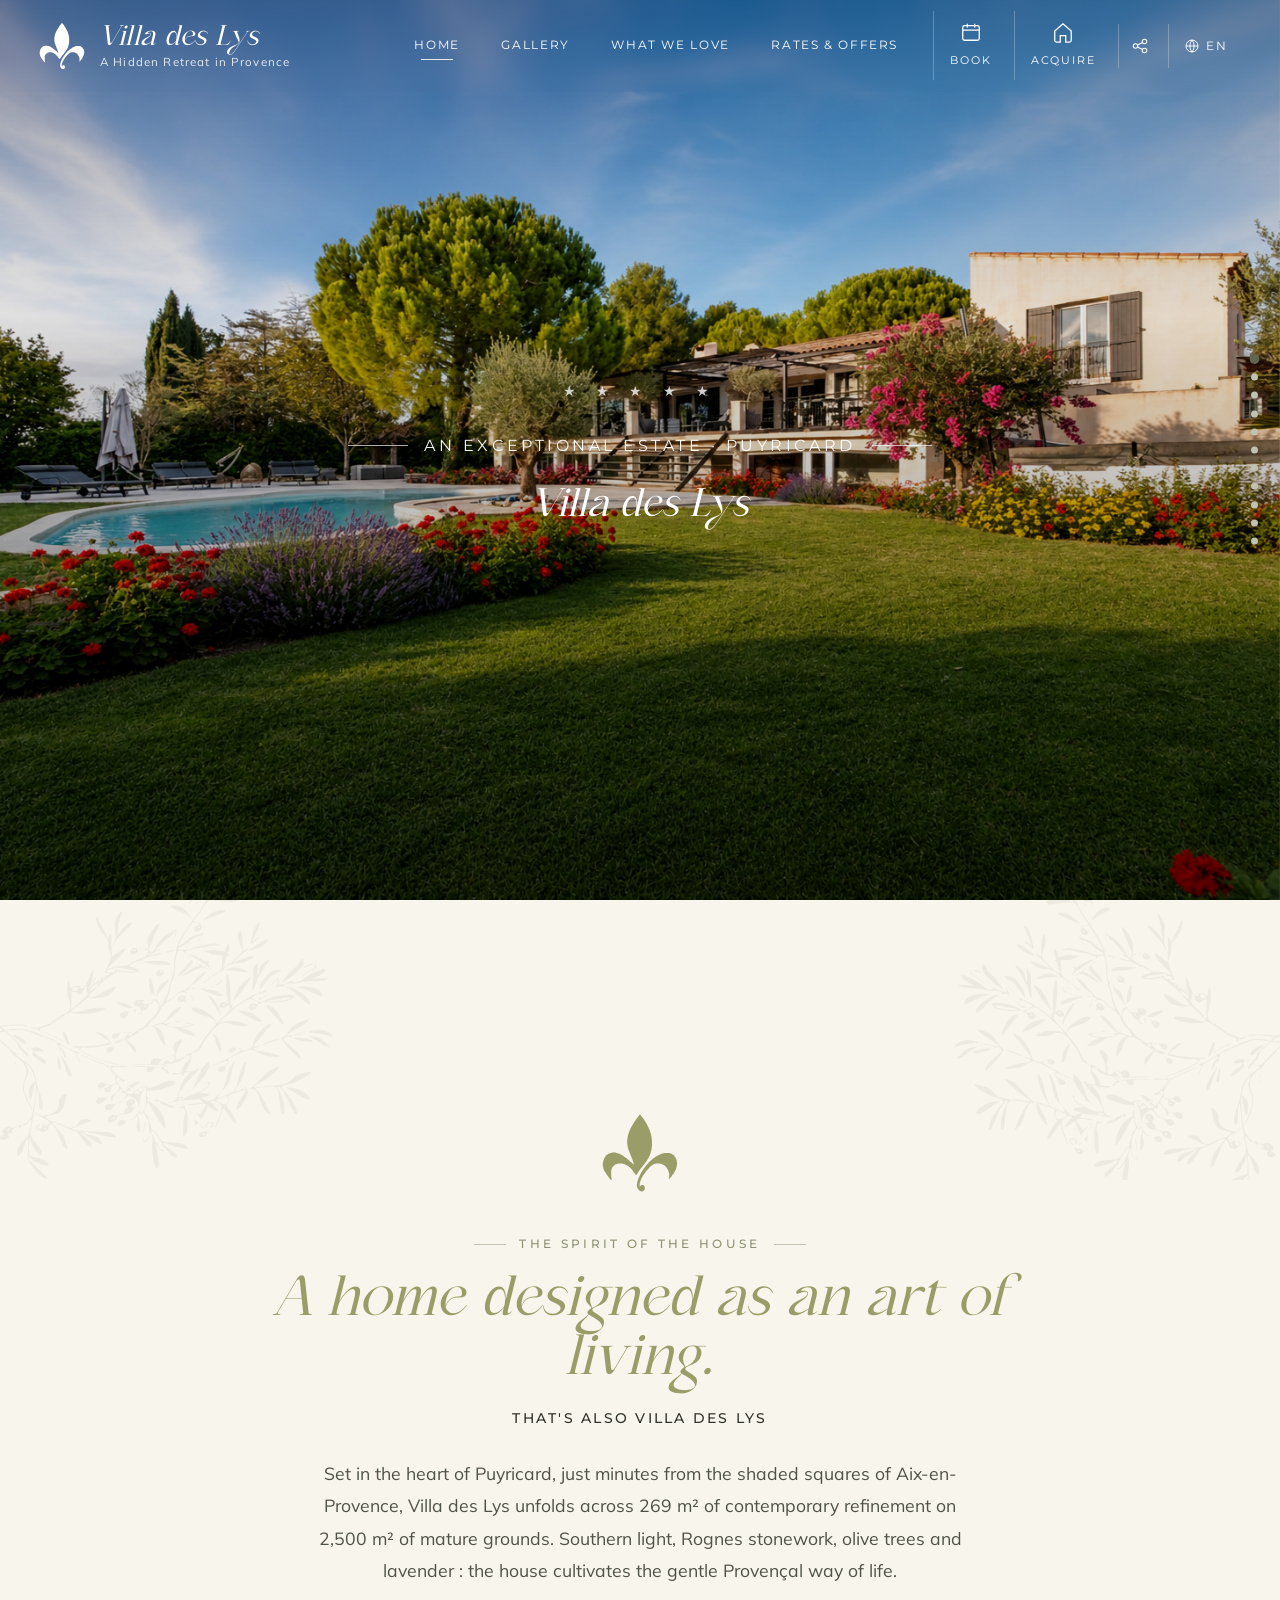
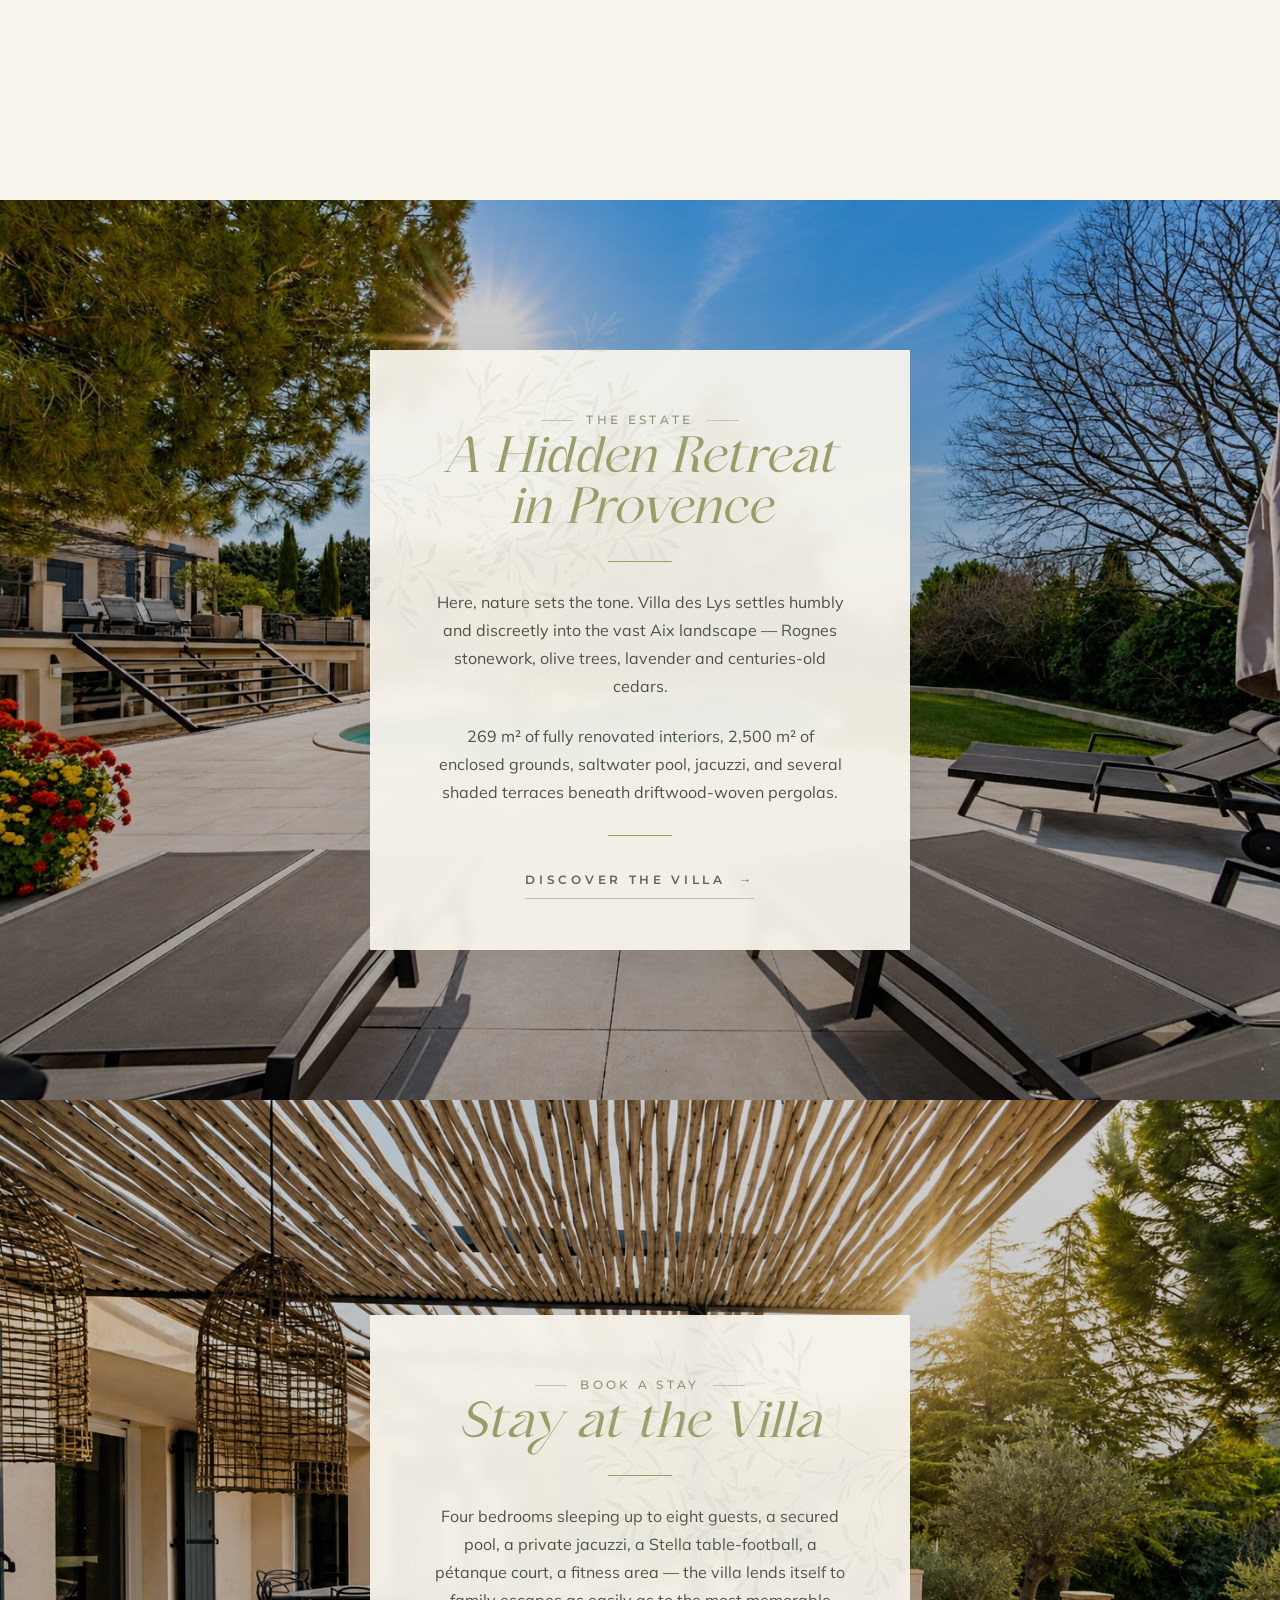
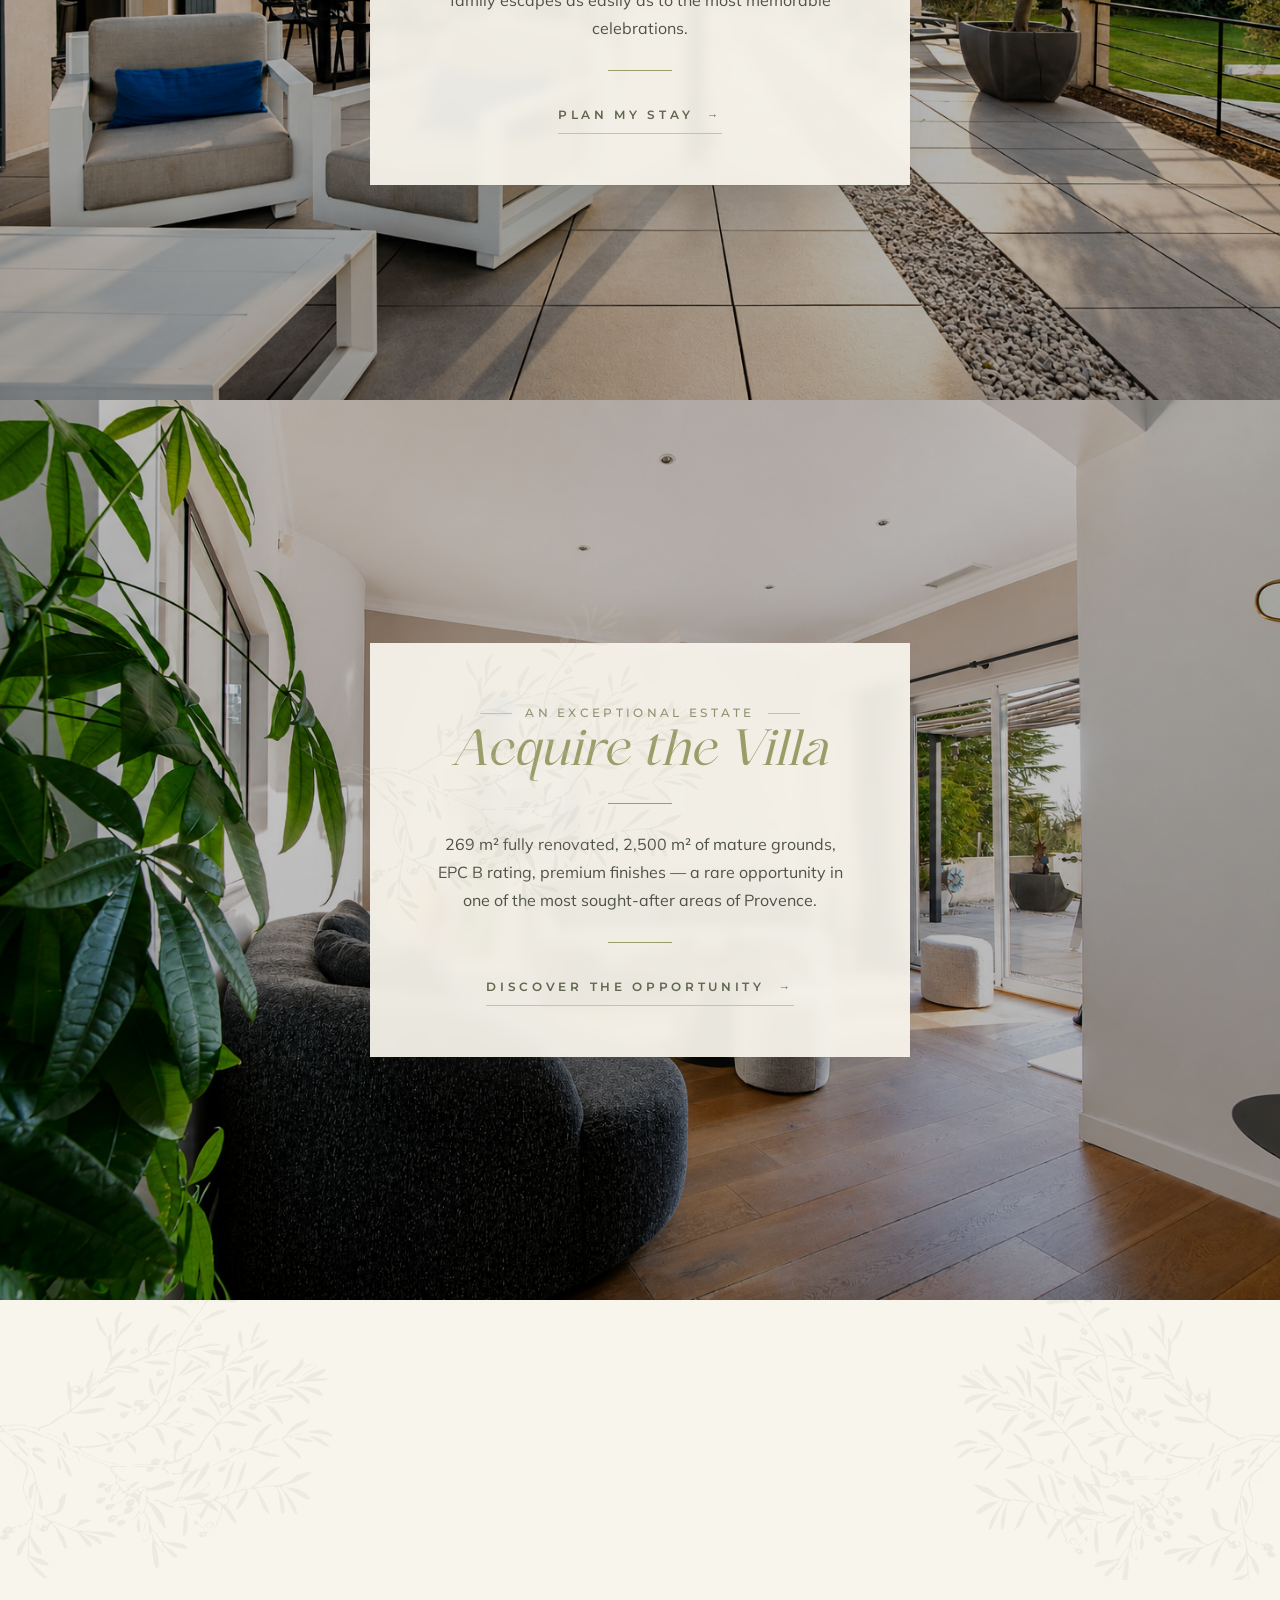
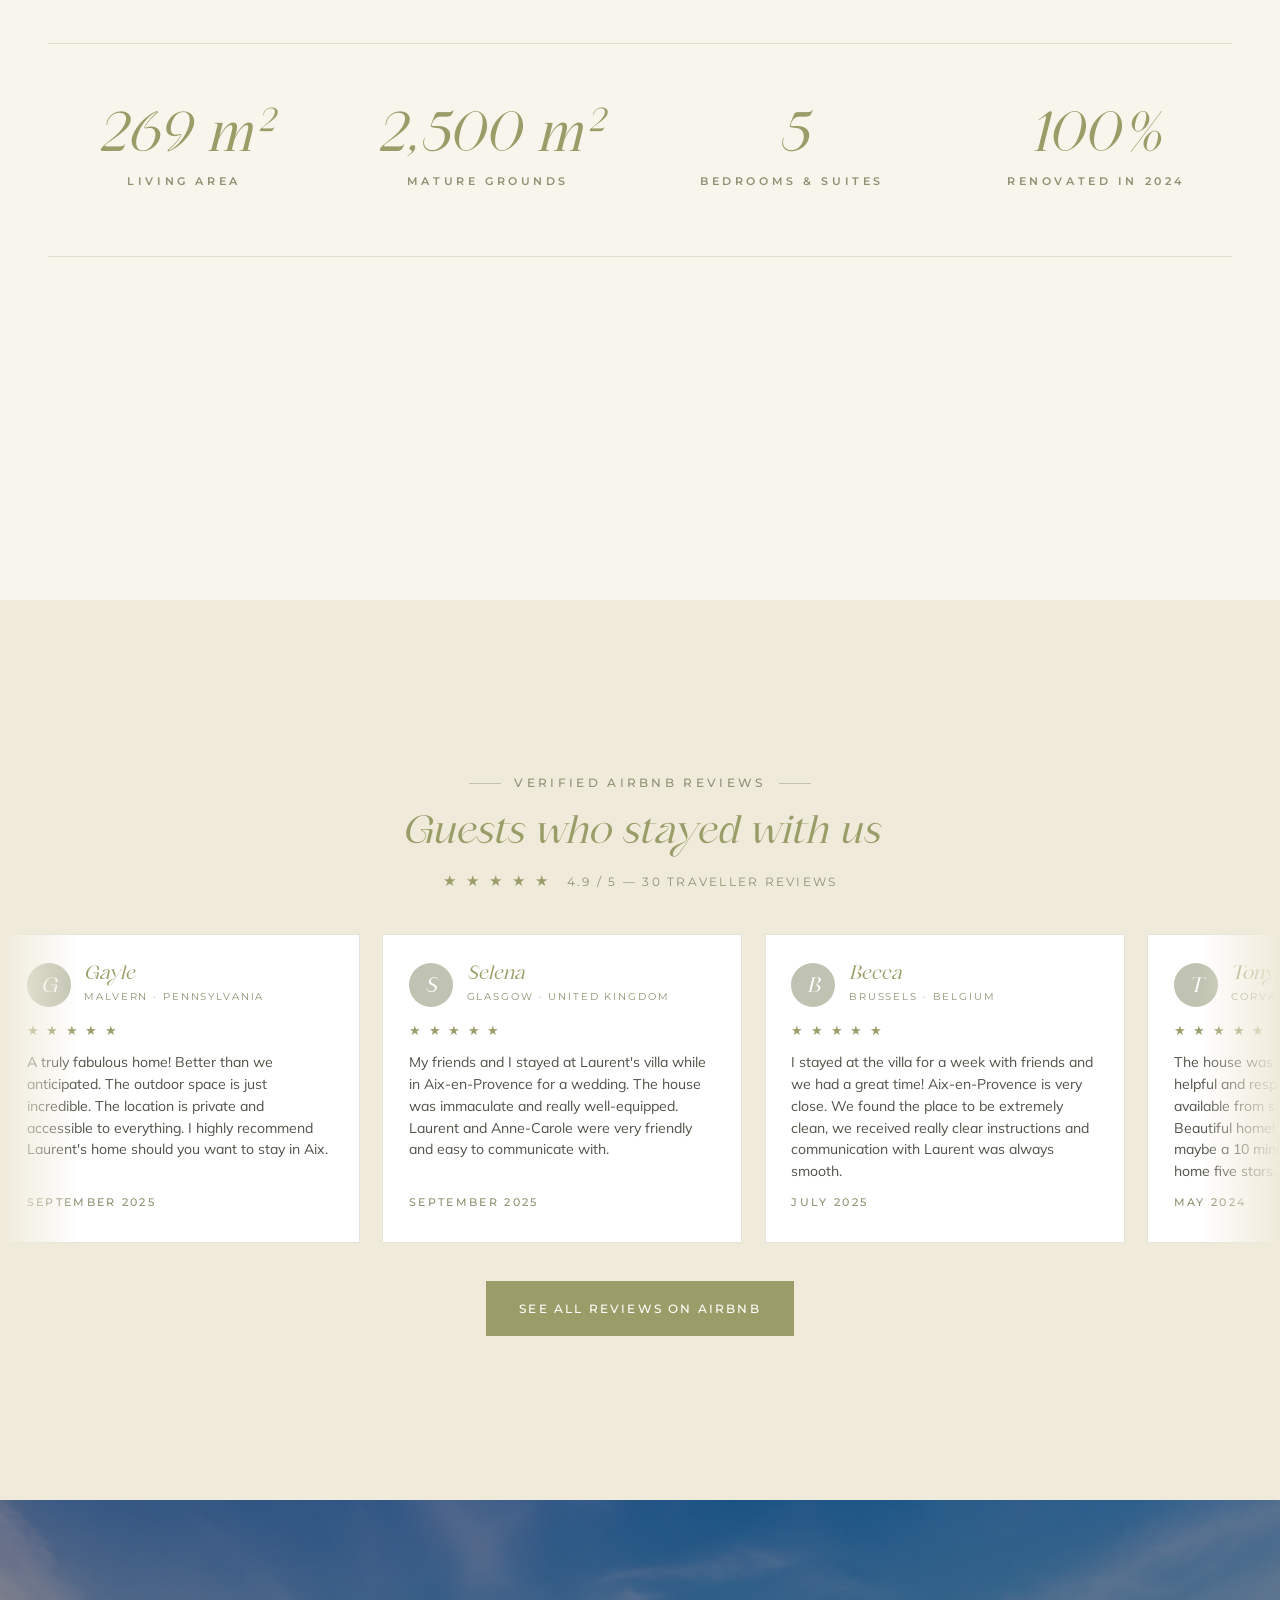
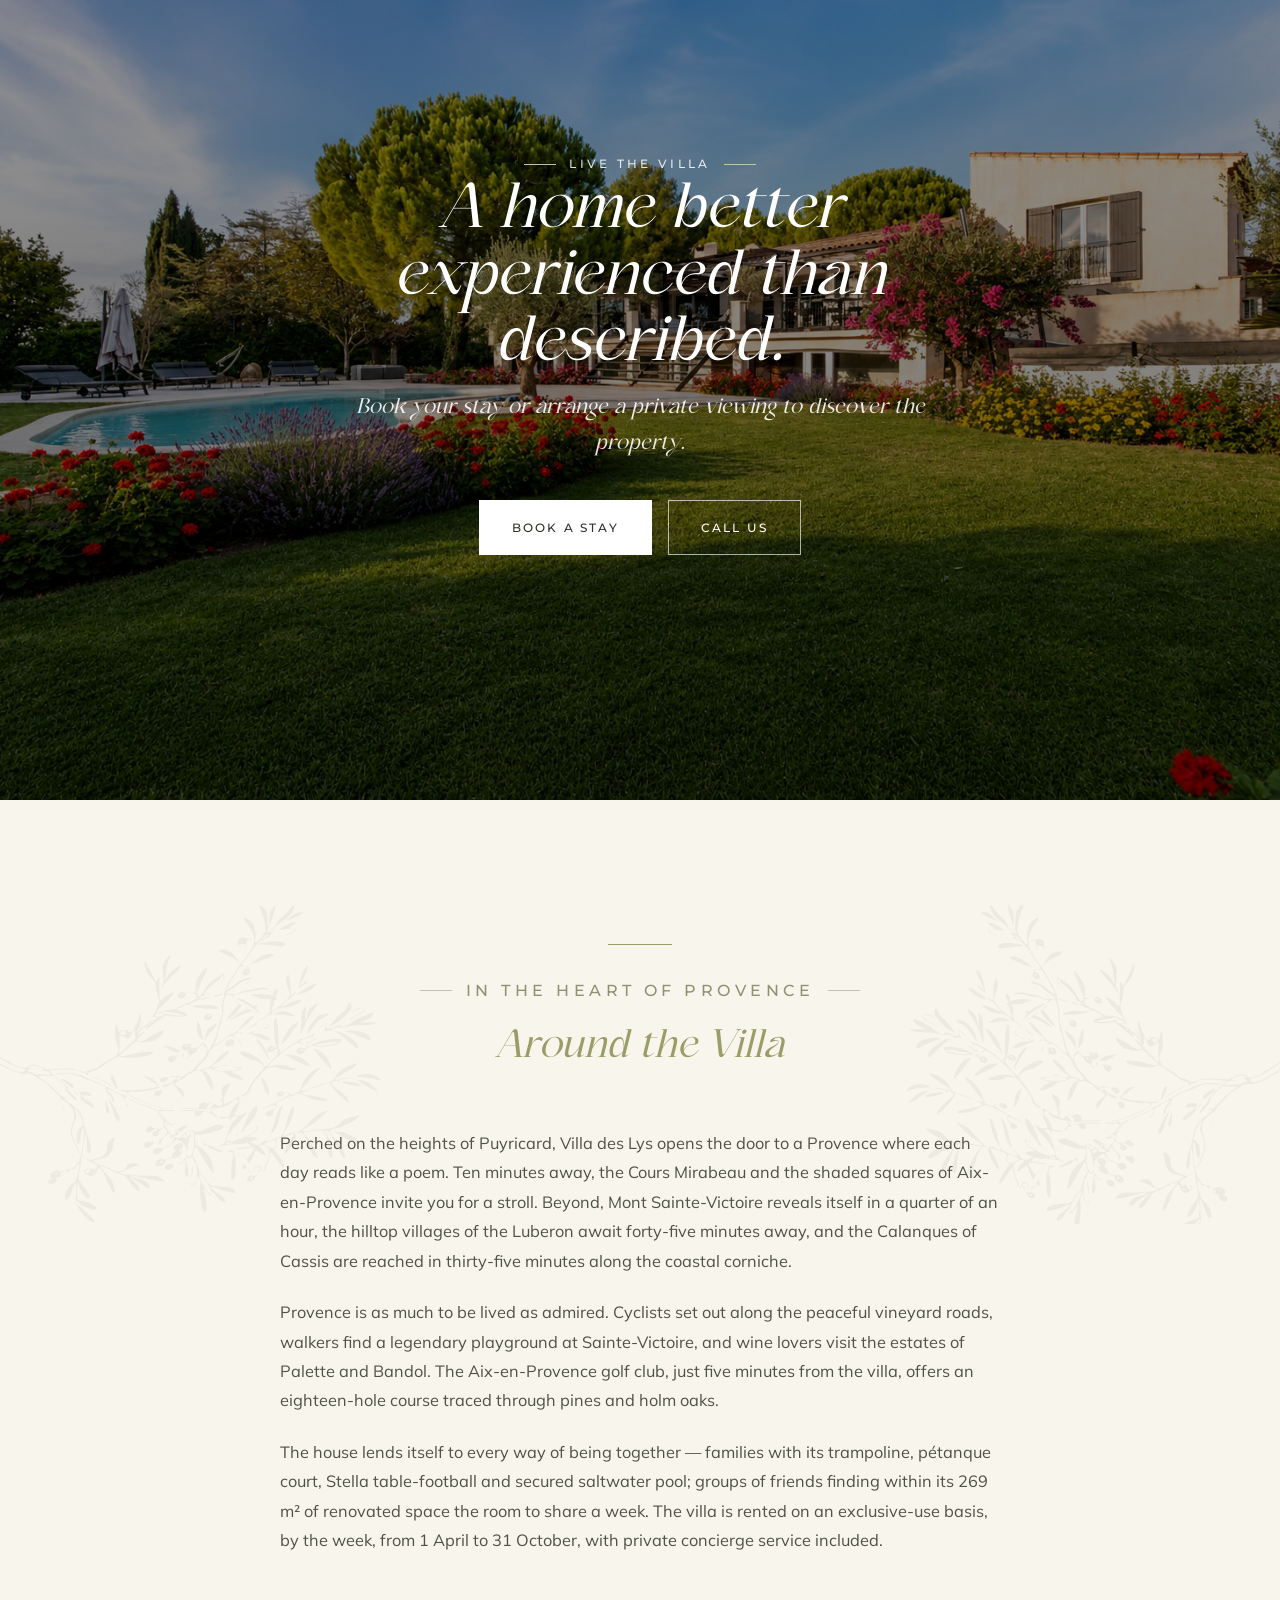
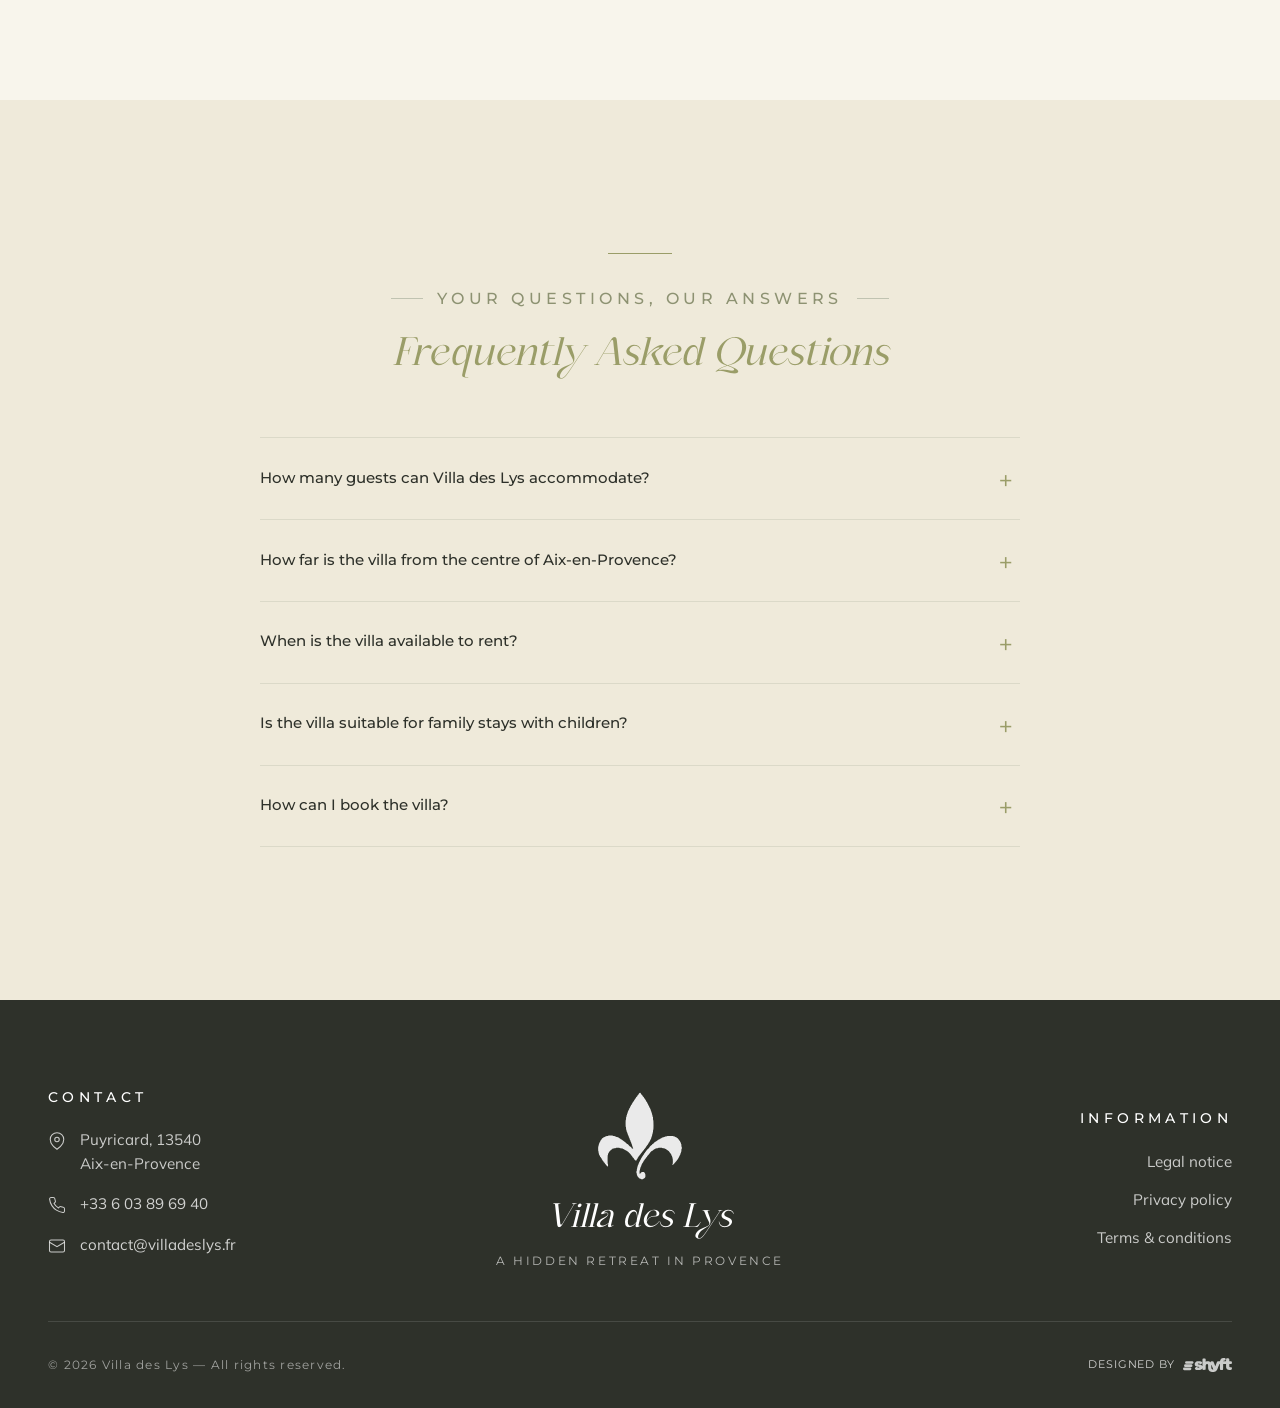
==== commit 9ab28774: "commitSHYFT" ====
--- a/en/index.html
+++ b/en/index.html
@@ -6,17 +6,17 @@
   <title>Villa des Lys — Luxury Villa Rental Aix-en-Provence with Pool | Puyricard</title>
   <meta name="description" content="Luxury holiday villa in Puyricard, 269 m², sleeps 8, saltwater pool, jacuzzi, 2,500 m² grounds. 10 minutes from Aix-en-Provence. Book your Provence retreat." />
   <meta name="robots" content="index, follow" />
-  <link rel="canonical" href="https://matis-mur.github.io/villa-des-lys/en/" />
-  <link rel="alternate" hreflang="fr" href="https://matis-mur.github.io/villa-des-lys/" />
-  <link rel="alternate" hreflang="en" href="https://matis-mur.github.io/villa-des-lys/en/" />
-  <link rel="alternate" hreflang="x-default" href="https://matis-mur.github.io/villa-des-lys/" />
+  <link rel="canonical" href="https://lavilladeslys.fr/en/" />
+  <link rel="alternate" hreflang="fr" href="https://lavilladeslys.fr/" />
+  <link rel="alternate" hreflang="en" href="https://lavilladeslys.fr/en/" />
+  <link rel="alternate" hreflang="x-default" href="https://lavilladeslys.fr/" />
 
   <!-- Open Graph -->
   <meta property="og:type" content="website" />
   <meta property="og:title" content="Villa des Lys — Luxury Villa Rental Aix-en-Provence with Pool" />
   <meta property="og:description" content="Luxury holiday villa in Puyricard, 269 m², sleeps 8, saltwater pool, jacuzzi, 2,500 m² grounds. 10 minutes from Aix-en-Provence." />
-  <meta property="og:image" content="https://matis-mur.github.io/villa-des-lys/assets/images/villa-jardin.jpg" />
-  <meta property="og:url" content="https://matis-mur.github.io/villa-des-lys/en/" />
+  <meta property="og:image" content="https://lavilladeslys.fr/assets/images/villa-jardin.jpg" />
+  <meta property="og:url" content="https://lavilladeslys.fr/en/" />
   <meta property="og:locale" content="en_GB" />
 
   <link rel="preconnect" href="https://fonts.googleapis.com" />
@@ -32,7 +32,7 @@
     "@type": "LodgingBusiness",
     "name": "Villa des Lys",
     "description": "Luxury 269 m² villa in Puyricard, sleeps 8, saltwater pool, jacuzzi, 2,500 m² mature grounds. 10 minutes from Aix-en-Provence.",
-    "url": "https://matis-mur.github.io/villa-des-lys/en/",
+    "url": "https://lavilladeslys.fr/en/",
     "telephone": "+33603896940",
     "email": "contact@villadeslys.fr",
     "address": {
@@ -585,6 +585,7 @@
       </div>
       <div class="site-footer__bottom">
         <span>© <span id="year"></span> Villa des Lys — All rights reserved.</span>
+        <a class="site-footer__credit" href="https://shyft.fr" target="_blank" rel="noopener" aria-label="Designed by shyft">Designed by <img src="../assets/images/shyft.svg" alt="shyft"/></a>
       </div>
     </div>
   </footer>
@@ -599,12 +600,13 @@
         <h2 id="booking-title">Booking</h2>
       </div>
       <span class="hero-card__divider" aria-hidden="true" style="margin: 0 0 1.6rem;"></span>
+      <div class="vdl-cal" data-vdl-calendar data-input-in="modal-arrivee" data-input-out="modal-depart"></div>
       <form class="booking-widget" onsubmit="event.preventDefault(); window.location='tel:+33603896940';">
-        <div class="booking-widget__field">
+        <div class="booking-widget__field booking-widget__field--date">
           <label for="modal-arrivee">Check-in date</label>
           <input type="date" id="modal-arrivee" required />
         </div>
-        <div class="booking-widget__field">
+        <div class="booking-widget__field booking-widget__field--date">
           <label for="modal-depart">Check-out date</label>
           <input type="date" id="modal-depart" required />
         </div>
@@ -630,5 +632,6 @@
   </div>
 
   <script src="../assets/js/main.js" defer></script>
+  <script src="../assets/js/calendar.js" defer></script>
 </body>
 </html>
--- a/assets/css/style.css
+++ b/assets/css/style.css
@@ -1055,14 +1055,50 @@
 
 .site-footer__bottom {
   display: flex;
-  justify-content: center;
-  align-items: center;
+  justify-content: space-between;
+  align-items: center;
+  gap: 1rem;
   padding-top: 2rem;
   font-family: var(--font-display);
   font-size: 0.78rem;
   letter-spacing: 0.1em;
   color: rgba(255, 255, 255, 0.55);
   text-align: center;
+}
+
+.site-footer__credit {
+  display: inline-flex;
+  align-items: center;
+  gap: 0.5rem;
+  font-size: 0.7rem;
+  letter-spacing: 0.08em;
+  color: rgba(255, 255, 255, 0.45);
+  text-transform: uppercase;
+  transition: color 0.2s ease, opacity 0.2s ease;
+}
+
+.site-footer__credit:hover {
+  color: rgba(255, 255, 255, 0.85);
+}
+
+.site-footer__credit img {
+  height: 14px;
+  width: auto;
+  display: inline-block;
+  filter: invert(1) brightness(1.6);
+  opacity: 0.75;
+  transition: opacity 0.2s ease;
+}
+
+.site-footer__credit:hover img {
+  opacity: 1;
+}
+
+@media (max-width: 600px) {
+  .site-footer__bottom {
+    flex-direction: column;
+    gap: 0.6rem;
+  }
 }
 
 /* ---------- Reveal animations ---------- */
@@ -1624,6 +1660,153 @@
 .has-fixed-header { padding-top: var(--header-height); }
 
 /* ============================================
+   BOOKING CALENDAR (Airbnb-synced)
+   ============================================ */
+.vdl-cal {
+  font-family: var(--font-sans);
+  max-width: 270px;
+  margin: 0 auto 1rem;
+  padding: 0.5rem 0.5rem 0.4rem;
+  border: 1px solid var(--color-line-soft);
+  background: #fff;
+}
+
+.vdl-cal__head {
+  display: flex;
+  align-items: center;
+  justify-content: space-between;
+  margin-bottom: 0.3rem;
+}
+
+.vdl-cal__month {
+  font-family: var(--font-display);
+  font-size: 0.66rem;
+  font-weight: 600;
+  letter-spacing: 0.1em;
+  text-transform: uppercase;
+  color: var(--color-ink);
+}
+
+.vdl-cal__nav {
+  width: 22px;
+  height: 22px;
+  border-radius: 50%;
+  font-size: 0.95rem;
+  line-height: 1;
+  color: var(--color-olive);
+  background: transparent;
+  transition: background 0.15s ease, color 0.15s ease;
+}
+
+.vdl-cal__nav:hover { background: var(--color-bg-alt); }
+
+.vdl-cal__weekdays {
+  display: grid;
+  grid-template-columns: repeat(7, 1fr);
+  gap: 1px;
+  font-family: var(--font-display);
+  font-size: 0.54rem;
+  letter-spacing: 0.06em;
+  text-transform: uppercase;
+  color: var(--color-muted);
+  text-align: center;
+  margin-bottom: 0.15rem;
+}
+
+.vdl-cal__grid {
+  display: grid;
+  grid-template-columns: repeat(7, 1fr);
+  gap: 0;
+}
+
+.vdl-cal__cell {
+  aspect-ratio: 1 / 1;
+  display: flex;
+  align-items: center;
+  justify-content: center;
+  font-size: 0.68rem;
+  background: transparent;
+  color: var(--color-ink);
+  border-radius: 50%;
+  transition: background 0.12s ease, color 0.12s ease;
+}
+
+.vdl-cal__cell--empty { visibility: hidden; }
+
+.vdl-cal__cell--avail {
+  color: var(--color-ink);
+  font-weight: 500;
+  cursor: pointer;
+}
+.vdl-cal__cell--avail:hover { background: var(--color-bg-alt); }
+
+.vdl-cal__cell--past,
+.vdl-cal__cell--blocked {
+  color: var(--color-bg-mute);
+  text-decoration: line-through;
+  cursor: not-allowed;
+  pointer-events: none;
+}
+
+.vdl-cal__cell--checkin,
+.vdl-cal__cell--checkout {
+  background: var(--color-olive-deep);
+  color: #fff;
+  font-weight: 600;
+}
+
+.vdl-cal__cell--inrange {
+  background: var(--color-bg-alt);
+  border-radius: 0;
+}
+
+.vdl-cal__hint {
+  margin-top: 0.4rem;
+  font-size: 0.62rem;
+  color: var(--color-ink-soft);
+  text-align: center;
+  min-height: 1em;
+}
+
+.vdl-cal__legend {
+  display: flex;
+  align-items: center;
+  justify-content: center;
+  gap: 0.7rem;
+  flex-wrap: wrap;
+  margin-top: 0.25rem;
+  font-size: 0.56rem;
+  color: var(--color-muted);
+}
+
+.vdl-cal__legend > span { display: inline-flex; align-items: center; gap: 0.25rem; }
+
+.vdl-cal__sw {
+  display: inline-block;
+  width: 7px;
+  height: 7px;
+  border-radius: 50%;
+}
+.vdl-cal__sw--avail { background: var(--color-ink); }
+.vdl-cal__sw--blocked { background: var(--color-bg-mute); }
+
+.vdl-cal__reset {
+  margin-left: auto;
+  font-family: var(--font-display);
+  font-size: 0.54rem;
+  letter-spacing: 0.06em;
+  text-transform: uppercase;
+  color: var(--color-olive);
+  text-decoration: underline;
+  text-underline-offset: 2px;
+  background: transparent;
+  padding: 0.1rem 0.25rem;
+}
+
+/* In booking modal: hide the manual date inputs since calendar drives them */
+.booking-modal .booking-widget__field--date { display: none; }
+
+/* ============================================
    MEDIA QUERIES (regroupées)
    ============================================ */
 
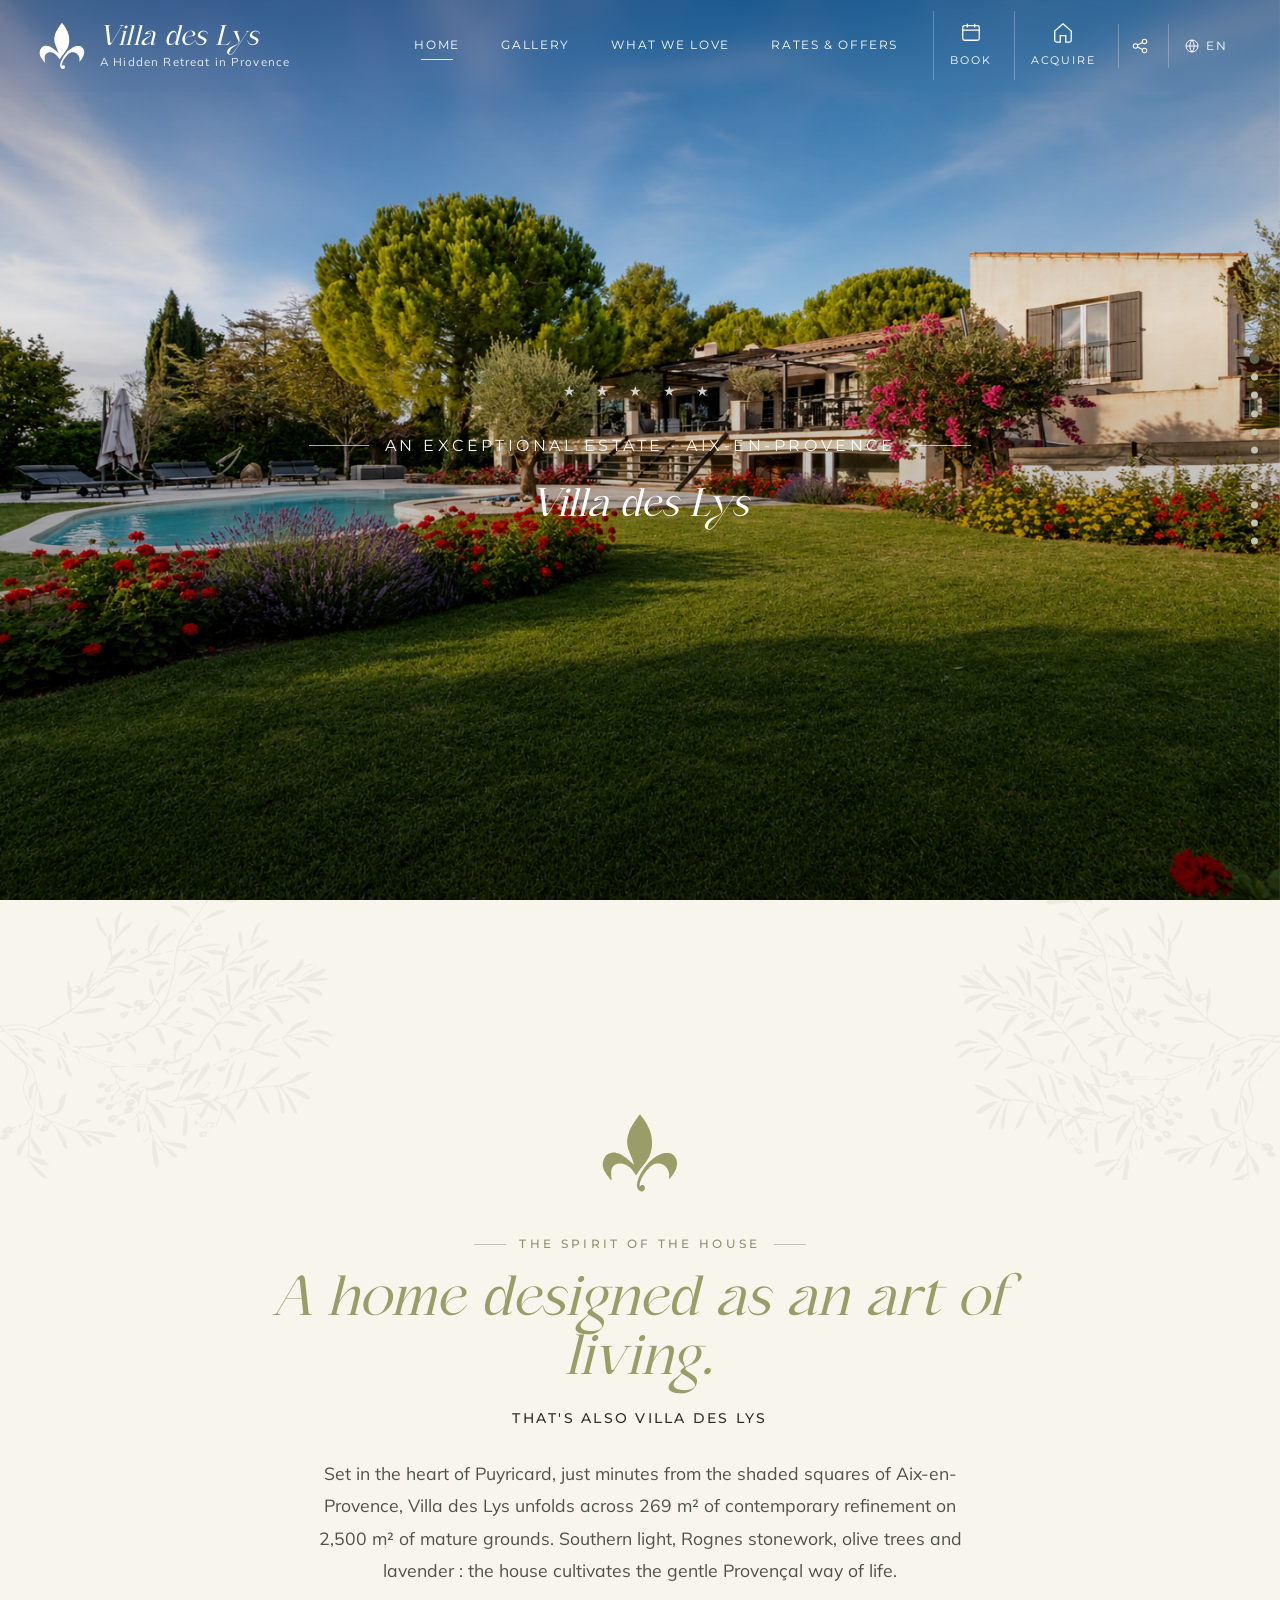
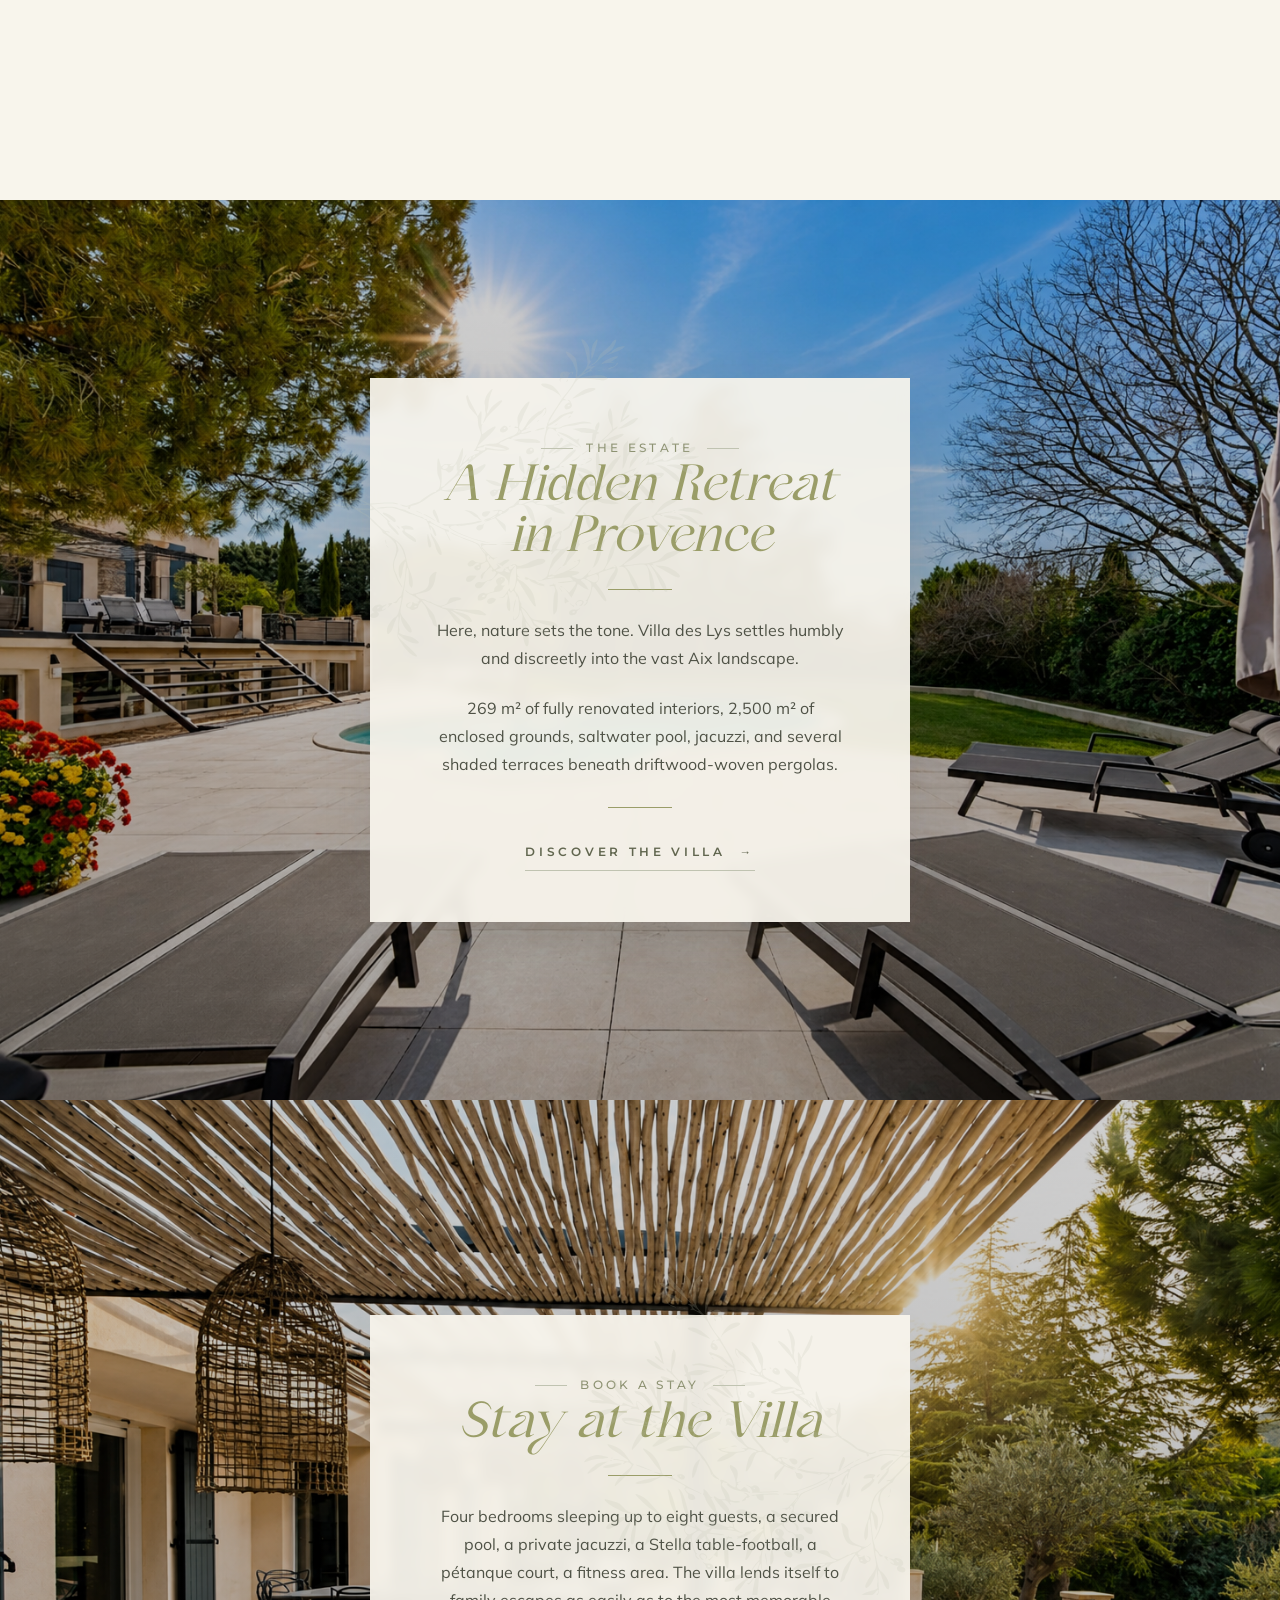
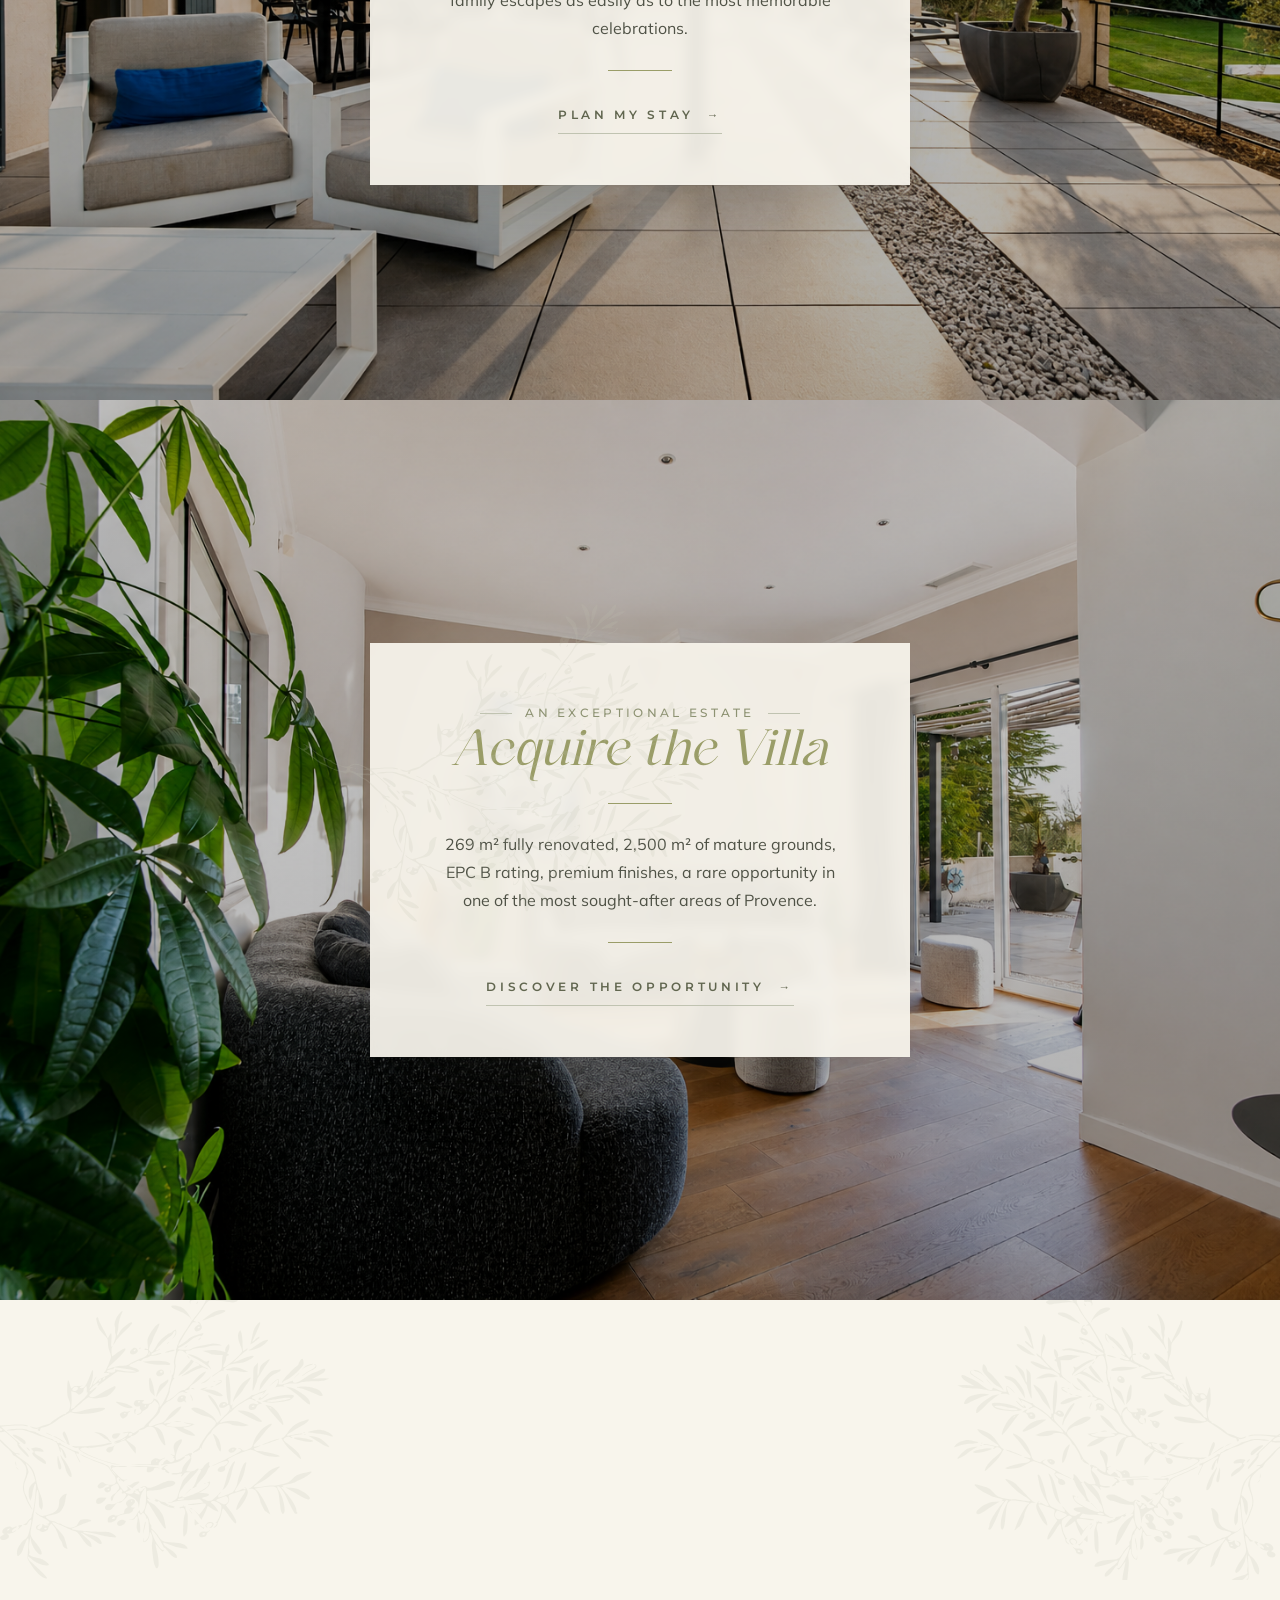
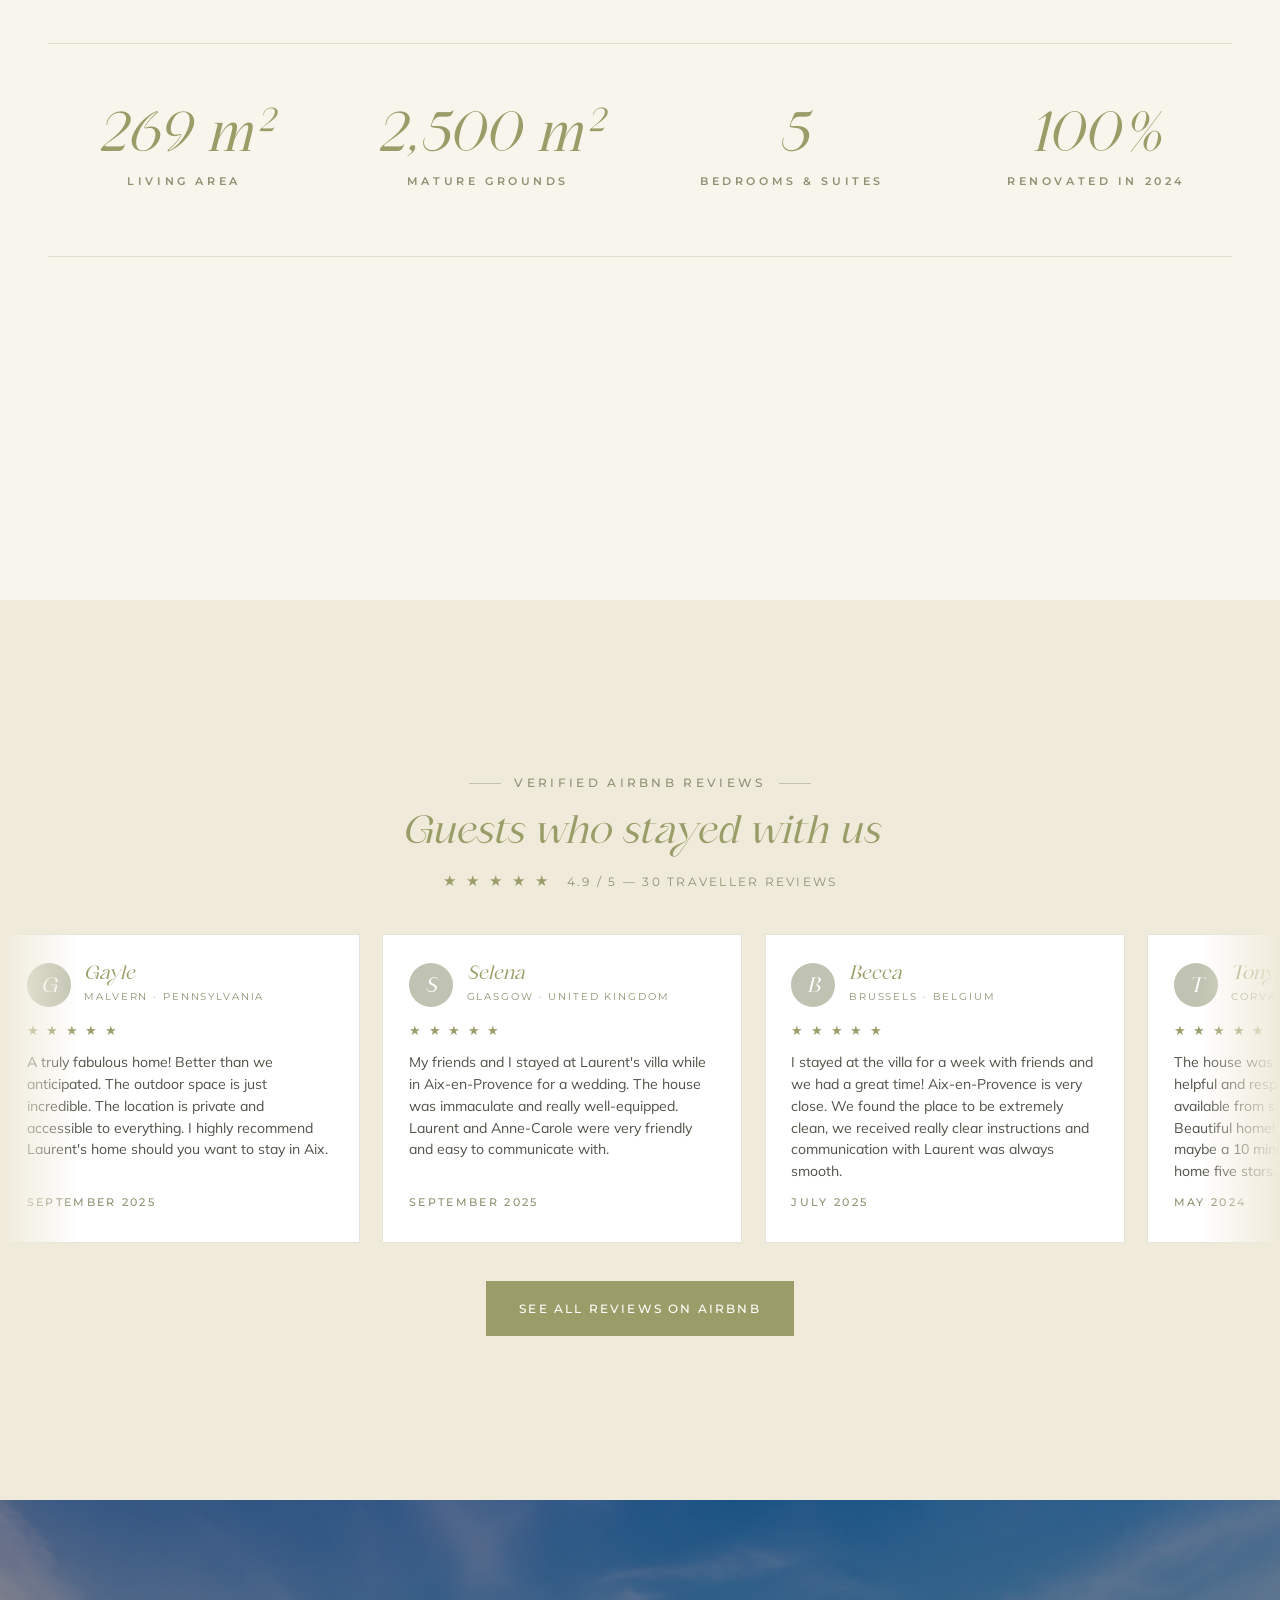
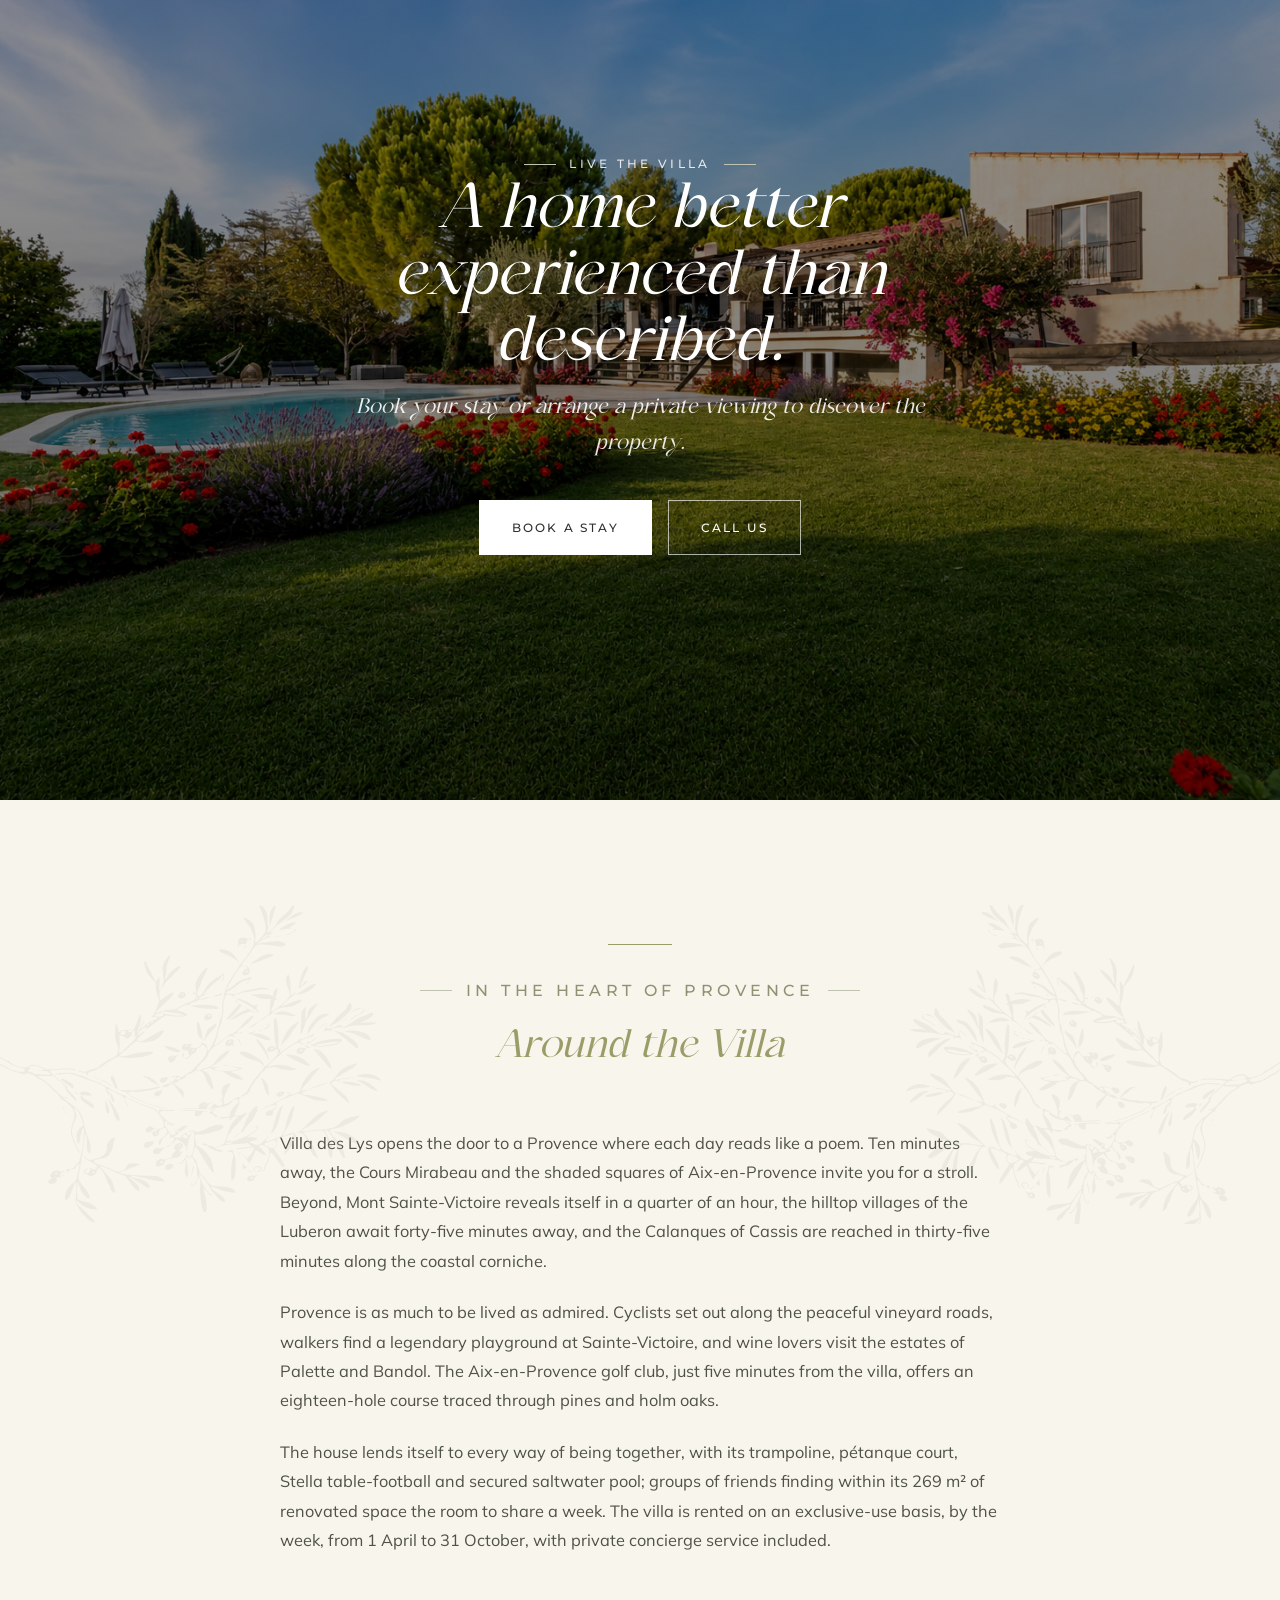
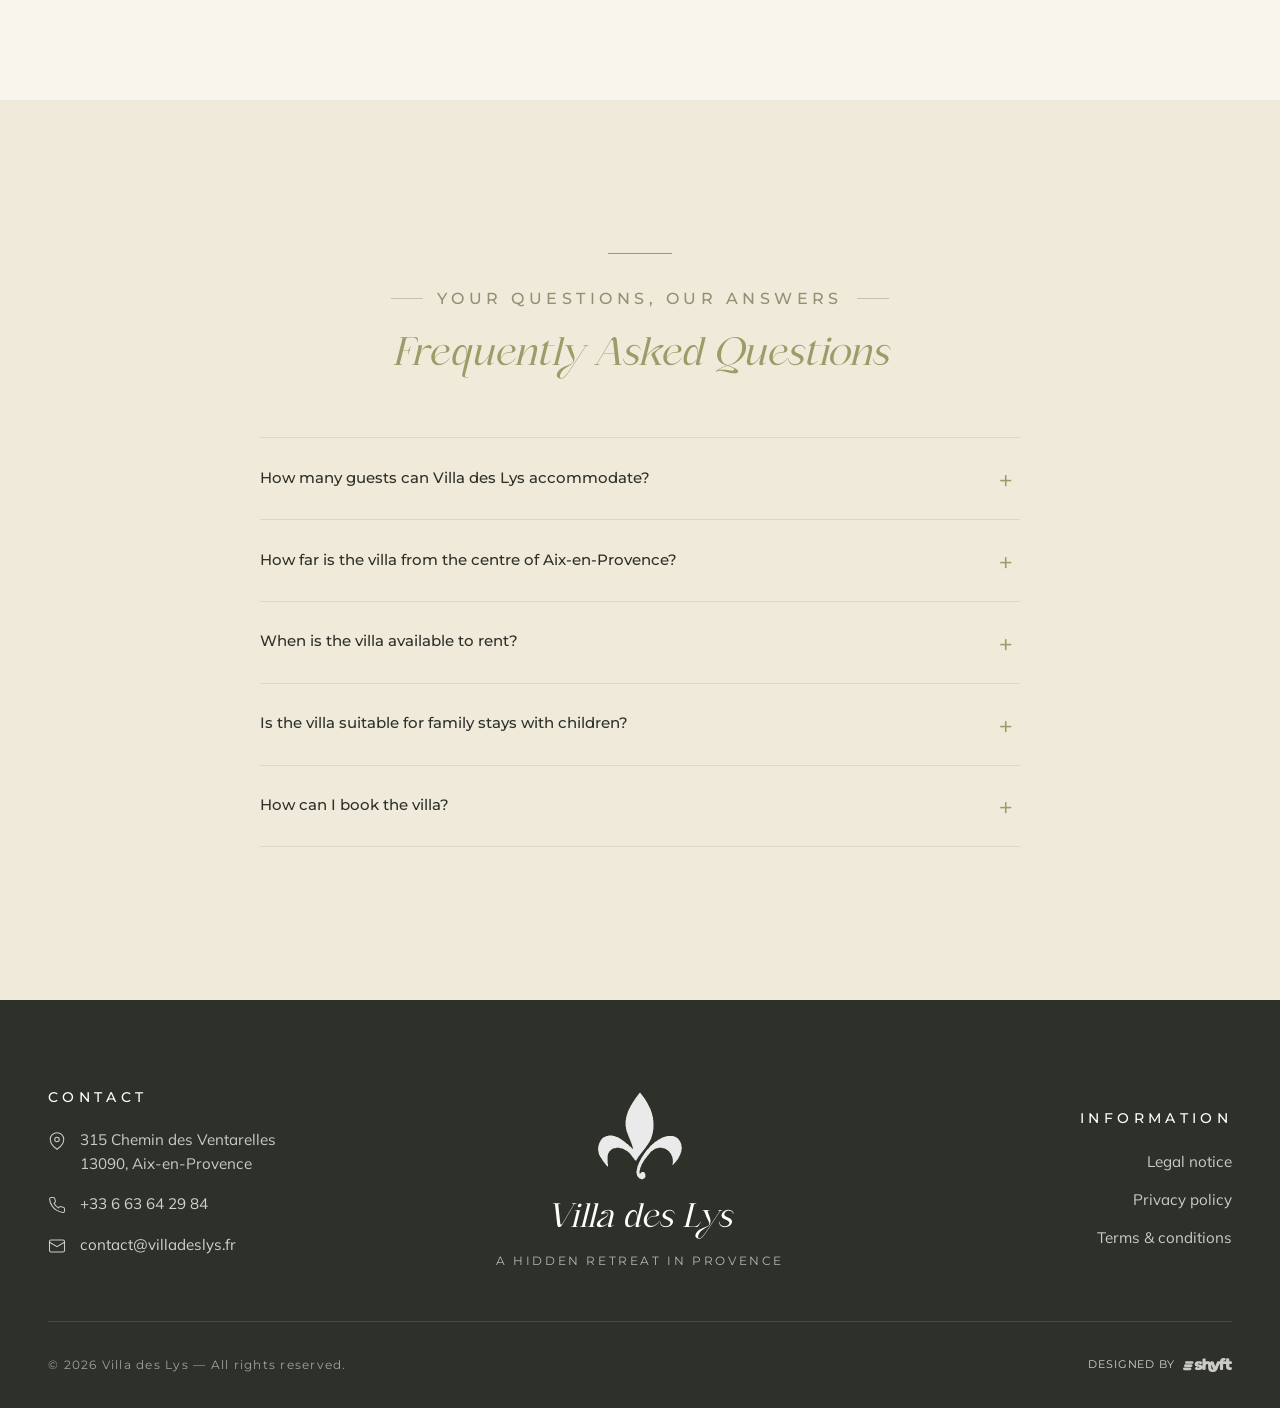
==== commit cb3f764c: "commitcorrections" ====
--- a/en/index.html
+++ b/en/index.html
@@ -183,7 +183,7 @@
       </div>
       <div class="hero__content">
         <span class="hero__stars" aria-hidden="true">★ ★ ★ ★ ★</span><br>
-        <p class="hero__kicker">An exceptional estate · Puyricard</p>
+        <p class="hero__kicker">An exceptional estate · Aix-en-Provence</p>
         <h1>
           <span class="sr-only">Luxury villa and holiday home rental in Aix-en-Provence — </span>
           Villa <em>des Lys</em>
@@ -218,7 +218,7 @@
         <span class="eyebrow center">The Estate</span>
         <h2>A Hidden Retreat in Provence</h2>
         <span class="hero-card__divider" aria-hidden="true"></span>
-        <p>Here, nature sets the tone. Villa des Lys settles humbly and discreetly into the vast Aix landscape — Rognes stonework, olive trees, lavender and centuries-old cedars.</p>
+        <p>Here, nature sets the tone. Villa des Lys settles humbly and discreetly into the vast Aix landscape.</p>
         <p>269 m² of fully renovated interiors, 2,500 m² of enclosed grounds, saltwater pool, jacuzzi, and several shaded terraces beneath driftwood-woven pergolas.</p>
         <span class="hero-card__divider" aria-hidden="true"></span>
         <a href="#sejour" class="btn-link">Discover the villa</a>
@@ -235,7 +235,7 @@
         <span class="eyebrow center">Book a stay</span>
         <h2>Stay at the Villa</h2>
         <span class="hero-card__divider" aria-hidden="true"></span>
-        <p>Four bedrooms sleeping up to eight guests, a secured pool, a private jacuzzi, a Stella table-football, a pétanque court, a fitness area — the villa lends itself to family escapes as easily as to the most memorable celebrations.</p>
+        <p>Four bedrooms sleeping up to eight guests, a secured pool, a private jacuzzi, a Stella table-football, a pétanque court, a fitness area. The villa lends itself to family escapes as easily as to the most memorable celebrations.</p>
         <span class="hero-card__divider" aria-hidden="true"></span>
         <a href="#reserver" class="btn-link">Plan my stay</a>
       </div>
@@ -251,7 +251,7 @@
         <span class="eyebrow center">An exceptional estate</span>
         <h2>Acquire the Villa</h2>
         <span class="hero-card__divider" aria-hidden="true"></span>
-        <p>269 m² fully renovated, 2,500 m² of mature grounds, EPC B rating, premium finishes — a rare opportunity in one of the most sought-after areas of Provence.</p>
+        <p>269 m² fully renovated, 2,500 m² of mature grounds, EPC B rating, premium finishes, a rare opportunity in one of the most sought-after areas of Provence.</p>
         <span class="hero-card__divider" aria-hidden="true"></span>
         <a href="acquerir.html" class="btn-link">Discover the opportunity</a>
       </div>
@@ -510,9 +510,9 @@
           <h2>Around the Villa</h2>
         </div>
         <div class="prose-block">
-          <p>Perched on the heights of Puyricard, Villa des Lys opens the door to a Provence where each day reads like a poem. Ten minutes away, the Cours Mirabeau and the shaded squares of Aix-en-Provence invite you for a stroll. Beyond, Mont Sainte-Victoire reveals itself in a quarter of an hour, the hilltop villages of the Luberon await forty-five minutes away, and the Calanques of Cassis are reached in thirty-five minutes along the coastal corniche.</p>
+          <p>Villa des Lys opens the door to a Provence where each day reads like a poem. Ten minutes away, the Cours Mirabeau and the shaded squares of Aix-en-Provence invite you for a stroll. Beyond, Mont Sainte-Victoire reveals itself in a quarter of an hour, the hilltop villages of the Luberon await forty-five minutes away, and the Calanques of Cassis are reached in thirty-five minutes along the coastal corniche.</p>
           <p>Provence is as much to be lived as admired. Cyclists set out along the peaceful vineyard roads, walkers find a legendary playground at Sainte-Victoire, and wine lovers visit the estates of Palette and Bandol. The Aix-en-Provence golf club, just five minutes from the villa, offers an eighteen-hole course traced through pines and holm oaks.</p>
-          <p>The house lends itself to every way of being together — families with its trampoline, pétanque court, Stella table-football and secured saltwater pool; groups of friends finding within its 269 m² of renovated space the room to share a week. The villa is rented on an exclusive-use basis, by the week, from 1 April to 31 October, with private concierge service included.</p>
+          <p>The house lends itself to every way of being together, with its trampoline, pétanque court, Stella table-football and secured saltwater pool; groups of friends finding within its 269 m² of renovated space the room to share a week. The villa is rented on an exclusive-use basis, by the week, from 1 April to 31 October, with private concierge service included.</p>
         </div>
       </div>
     </section>
@@ -527,7 +527,7 @@
         <div class="faq">
           <details>
             <summary>How many guests can Villa des Lys accommodate?</summary>
-            <p>Villa des Lys sleeps up to 8 guests across 4 bedrooms and a self-contained studio.</p>
+            <p>Villa des Lys sleeps up to 10 guests across 4 bedrooms and a self-contained studio.</p>
           </details>
           <details>
             <summary>How far is the villa from the centre of Aix-en-Provence?</summary>
@@ -558,11 +558,11 @@
           <h5>Contact</h5>
           <div class="site-footer__contact-item">
             <svg viewBox="0 0 24 24" aria-hidden="true"><path d="M21 10c0 7-9 13-9 13s-9-6-9-13a9 9 0 0 1 18 0z"/><circle cx="12" cy="10" r="3"/></svg>
-            <span>Puyricard, 13540<br/>Aix-en-Provence</span>
+            <span>315 Chemin des Ventarelles<br/>13090, Aix-en-Provence</span>
           </div>
           <div class="site-footer__contact-item">
             <svg viewBox="0 0 24 24" aria-hidden="true"><path d="M22 16.92v3a2 2 0 0 1-2.18 2 19.79 19.79 0 0 1-8.63-3.07 19.5 19.5 0 0 1-6-6 19.79 19.79 0 0 1-3.07-8.67A2 2 0 0 1 4.11 2h3a2 2 0 0 1 2 1.72 12.84 12.84 0 0 0 .7 2.81 2 2 0 0 1-.45 2.11L8.09 9.91a16 16 0 0 0 6 6l1.27-1.27a2 2 0 0 1 2.11-.45 12.84 12.84 0 0 0 2.81.7A2 2 0 0 1 22 16.92z"/></svg>
-            <a href="tel:+33603896940">+33 6 03 89 69 40</a>
+            <a href="tel:+33663642984">+33 6 63 64 29 84 </a>
           </div>
           <div class="site-footer__contact-item">
             <svg viewBox="0 0 24 24" aria-hidden="true"><rect x="2" y="4" width="20" height="16" rx="2"/><polyline points="2,7 12,13 22,7"/></svg>
